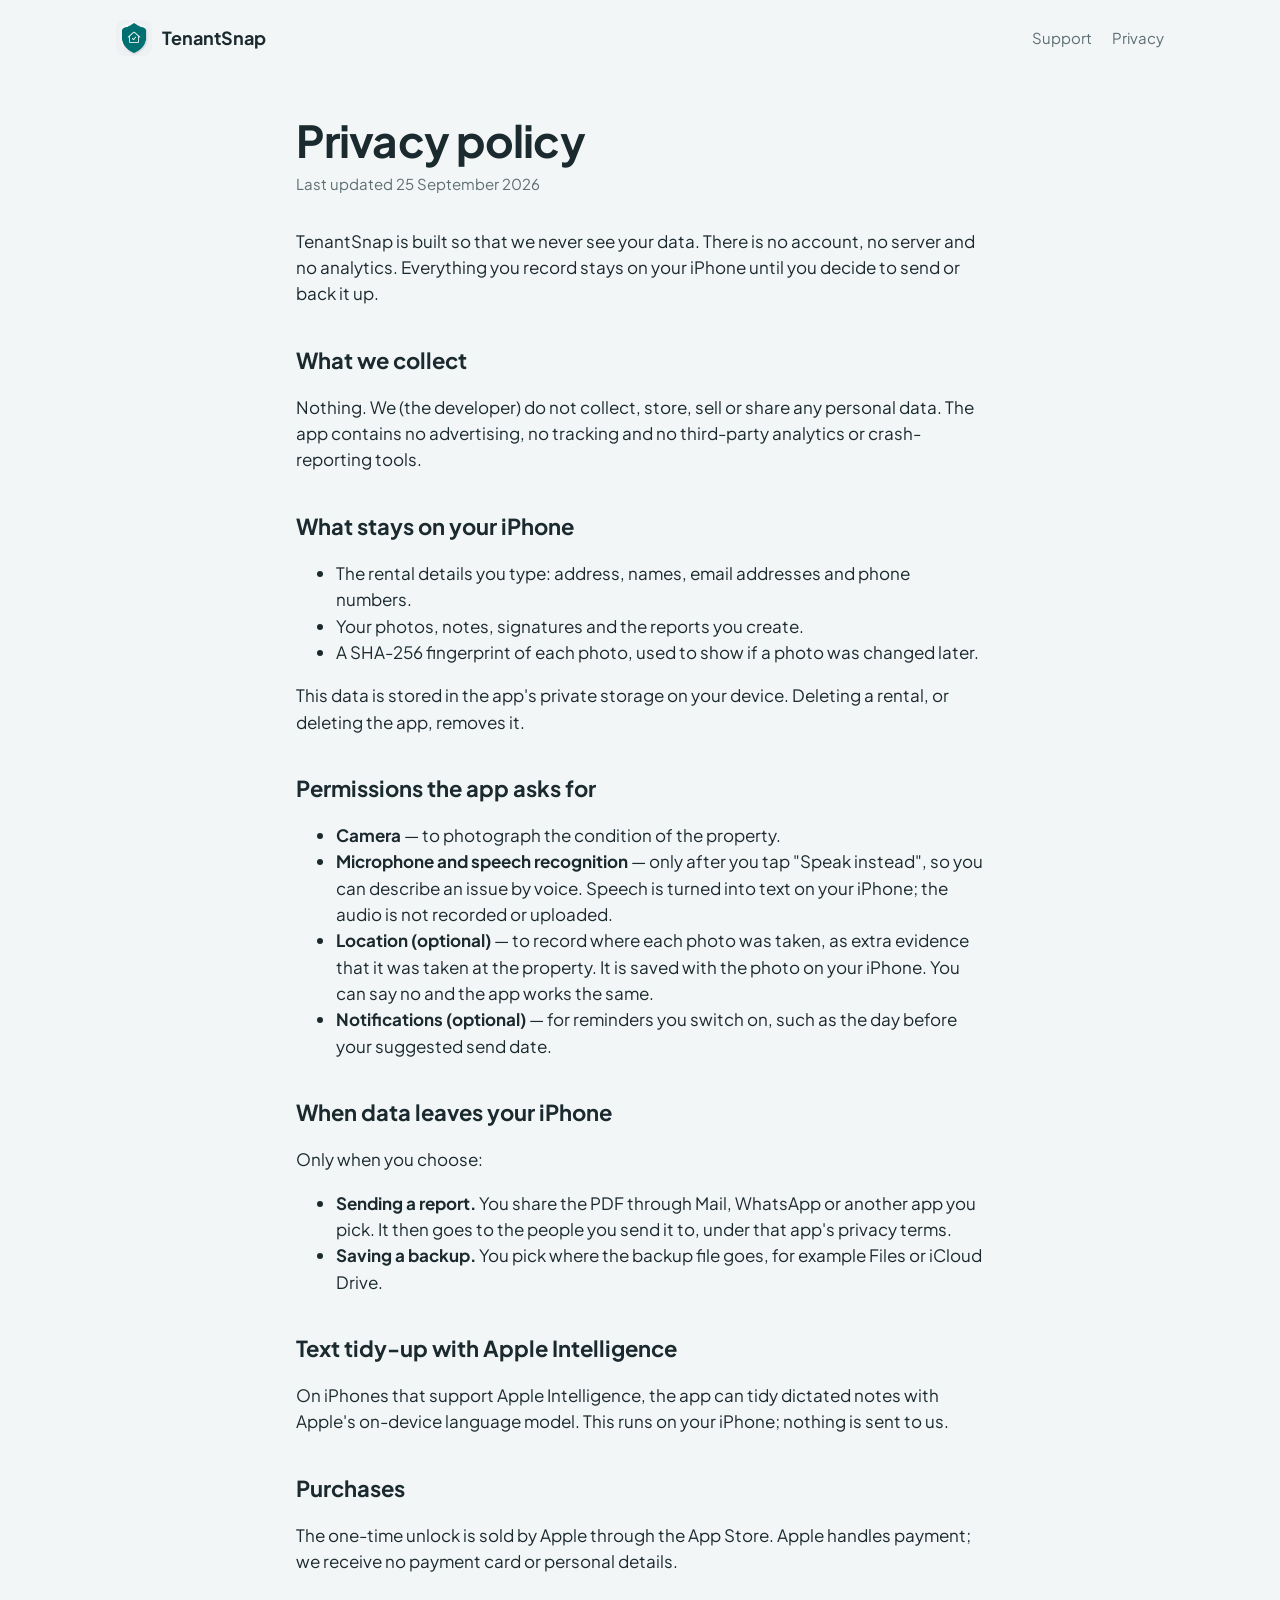
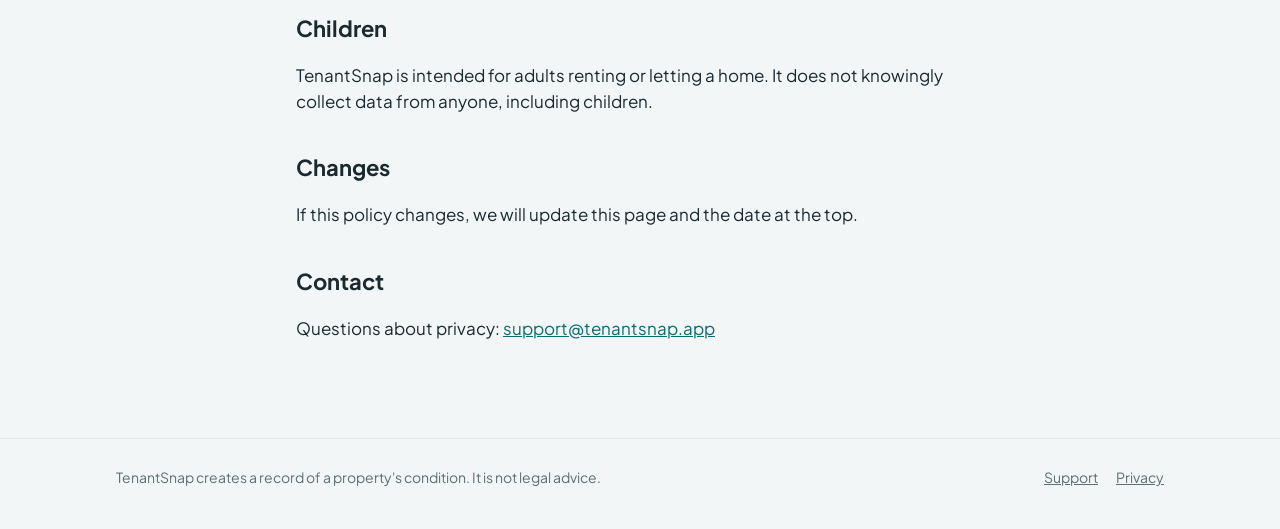
==== privacy.html @ f1d039d4 "Add files via upload" ====
<!doctype html>
<html lang="en">
<head>
  <meta charset="utf-8">
  <meta name="viewport" content="width=device-width, initial-scale=1">
  <title>Privacy policy — TenantSnap</title>
  <meta name="description" content="TenantSnap collects no personal data. Everything you record stays on your iPhone.">
  <link rel="icon" href="icon.png">
  <link rel="preconnect" href="https://fonts.googleapis.com">
  <link rel="preconnect" href="https://fonts.gstatic.com" crossorigin>
  <link href="https://fonts.googleapis.com/css2?family=Plus+Jakarta+Sans:wght@400;600;700;800&display=swap" rel="stylesheet">
  <link rel="stylesheet" href="style.css">
</head>
<body>
  <header class="site-header">
    <div class="wrap">
      <a class="brand" href="./"><img src="icon.png" alt="">TenantSnap</a>
      <nav class="site-nav" aria-label="Site">
        <a href="support.html">Support</a>
        <a href="privacy.html" aria-current="page">Privacy</a>
      </nav>
    </div>
  </header>

  <main class="doc">
    <h1>Privacy policy</h1>
    <p class="updated">Last updated 25 September 2026</p>

    <p>TenantSnap is built so that we never see your data. There is no account, no server and no analytics. Everything you record stays on your iPhone until you decide to send or back it up.</p>

    <h2>What we collect</h2>
    <p>Nothing. We (the developer) do not collect, store, sell or share any personal data. The app contains no advertising, no tracking and no third-party analytics or crash-reporting tools.</p>

    <h2>What stays on your iPhone</h2>
    <ul>
      <li>The rental details you type: address, names, email addresses and phone numbers.</li>
      <li>Your photos, notes, signatures and the reports you create.</li>
      <li>A SHA-256 fingerprint of each photo, used to show if a photo was changed later.</li>
    </ul>
    <p>This data is stored in the app's private storage on your device. Deleting a rental, or deleting the app, removes it.</p>

    <h2>Permissions the app asks for</h2>
    <ul>
      <li><strong>Camera</strong> — to photograph the condition of the property.</li>
      <li><strong>Microphone and speech recognition</strong> — only after you tap "Speak instead", so you can describe an issue by voice. Speech is turned into text on your iPhone; the audio is not recorded or uploaded.</li>
      <li><strong>Location (optional)</strong> — to record where each photo was taken, as extra evidence that it was taken at the property. It is saved with the photo on your iPhone. You can say no and the app works the same.</li>
      <li><strong>Notifications (optional)</strong> — for reminders you switch on, such as the day before your suggested send date.</li>
    </ul>

    <h2>When data leaves your iPhone</h2>
    <p>Only when you choose:</p>
    <ul>
      <li><strong>Sending a report.</strong> You share the PDF through Mail, WhatsApp or another app you pick. It then goes to the people you send it to, under that app's privacy terms.</li>
      <li><strong>Saving a backup.</strong> You pick where the backup file goes, for example Files or iCloud Drive.</li>
    </ul>

    <h2>Text tidy-up with Apple Intelligence</h2>
    <p>On iPhones that support Apple Intelligence, the app can tidy dictated notes with Apple's on-device language model. This runs on your iPhone; nothing is sent to us.</p>

    <h2>Purchases</h2>
    <p>The one-time unlock is sold by Apple through the App Store. Apple handles payment; we receive no payment card or personal details.</p>

    <h2>Children</h2>
    <p>TenantSnap is intended for adults renting or letting a home. It does not knowingly collect data from anyone, including children.</p>

    <h2>Changes</h2>
    <p>If this policy changes, we will update this page and the date at the top.</p>

    <h2>Contact</h2>
    <p>Questions about privacy: <a href="mailto:support@tenantsnap.app">support@tenantsnap.app</a></p>
  </main>

  <footer class="site-footer">
    <div class="wrap">
      <span>TenantSnap creates a record of a property's condition. It is not legal advice.</span>
      <nav aria-label="Footer">
        <a href="support.html">Support</a>
        <a href="privacy.html">Privacy</a>
      </nav>
    </div>
  </footer>
</body>
</html>
---- style.css ----
:root {
  --bg: #F3F6F7;
  --surface: #FFFFFF;
  --ink: #1B2A2F;
  --muted: #5E6E73;
  --teal: #0B7C7C;
  --teal-text: #0A6E6E;
  --tint: #DDF4F2;
  --ring: #2EC4C0;
  --line: #E3E9EB;
  --issue: #A8362B;
  --issue-bg: #FBE9E6;
  --radius-lg: 28px;
  --radius-sm: 14px;
}

* { box-sizing: border-box; }

html { -webkit-text-size-adjust: 100%; }

body {
  margin: 0;
  background: var(--bg);
  color: var(--ink);
  font-family: "Plus Jakarta Sans", system-ui, -apple-system, sans-serif;
  font-size: 17px;
  line-height: 1.55;
}

a { color: var(--teal-text); }
a:focus-visible, button:focus-visible { outline: 3px solid var(--ring); outline-offset: 3px; border-radius: 6px; }

.wrap { max-width: 1080px; margin: 0 auto; padding: 0 16px; }

/* Header */
.site-header { padding: 20px 0; }
.site-header .wrap { display: flex; align-items: center; justify-content: space-between; gap: 16px; }
.brand { display: flex; align-items: center; gap: 10px; text-decoration: none; color: var(--ink); font-weight: 700; font-size: 18px; }
.brand img { width: 36px; height: 36px; border-radius: 9px; }
.site-nav { display: flex; gap: 20px; font-size: 15px; }
.site-nav a { color: var(--muted); text-decoration: none; }
.site-nav a:hover { color: var(--ink); }

/* Hero */
.hero { padding: 40px 0 72px; }
.hero .wrap { display: grid; grid-template-columns: 1.1fr 0.9fr; gap: 56px; align-items: center; }
.hero h1 {
  font-size: clamp(38px, 6vw, 64px);
  line-height: 1.04;
  letter-spacing: -0.03em;
  font-weight: 800;
  margin: 0 0 20px;
  max-width: 13ch;
}
.hero p.lede { font-size: 19px; color: var(--muted); max-width: 34em; margin: 0 0 28px; }
.store-badge {
  display: inline-flex; align-items: center; gap: 10px;
  background: var(--ink); color: #fff; text-decoration: none;
  padding: 12px 20px; border-radius: 14px; font-weight: 600; font-size: 16px;
}
.store-badge svg { width: 20px; height: 20px; fill: currentColor; }
.price-note { margin: 14px 0 0; font-size: 14px; color: var(--muted); }

/* The room-walk card: the one memorable element */
.walk-card {
  background: var(--surface);
  border-radius: var(--radius-lg);
  padding: 24px;
  box-shadow: 10px 10px 30px rgba(150, 170, 178, 0.35), -8px -8px 24px rgba(255, 255, 255, 0.9);
}
.walk-head { display: flex; align-items: center; gap: 18px; margin-bottom: 18px; }
.ring { width: 92px; height: 92px; flex: none; }
.ring circle { fill: none; stroke-width: 9; }
.ring .track { stroke: var(--line); }
.ring .fill { stroke: var(--ring); stroke-linecap: round; transform: rotate(-90deg); transform-origin: 50% 50%;
  stroke-dasharray: 239; stroke-dashoffset: 239; animation: fill-ring 1.4s 0.3s cubic-bezier(.2,.7,.2,1) forwards; }
.ring text { font: 700 22px "Plus Jakarta Sans", sans-serif; fill: var(--ink); }
@keyframes fill-ring { to { stroke-dashoffset: 102; } }
.walk-head h2 { margin: 0; font-size: 20px; }
.walk-head p { margin: 2px 0 0; font-size: 14px; color: var(--muted); }
.shots { list-style: none; margin: 0; padding: 0; display: grid; gap: 8px; }
.shots li { display: flex; align-items: center; gap: 12px; padding: 10px 12px; border-radius: var(--radius-sm); background: var(--bg); font-size: 15px; }
.shots .tick { width: 22px; height: 22px; border-radius: 50%; flex: none; display: grid; place-items: center; font-size: 13px; font-weight: 700; }
.shots .done .tick { background: var(--teal); color: #fff; }
.shots .todo .tick { border: 2px solid var(--line); }
.shots .issue { background: var(--issue-bg); }
.shots .issue .tick { background: var(--issue); color: #fff; }
.shots .issue small { display: block; color: var(--issue); font-size: 13px; }
.shots .next { background: var(--tint); color: var(--teal-text); font-weight: 600; }

/* Sections */
section { padding: 64px 0; }
section h2 { font-size: clamp(28px, 4vw, 38px); letter-spacing: -0.02em; line-height: 1.15; margin: 0 0 12px; max-width: 22ch; }
section .intro { color: var(--muted); max-width: 38em; margin: 0 0 36px; }

.steps { list-style: none; counter-reset: step; margin: 0; padding: 0; display: grid; grid-template-columns: repeat(3, 1fr); gap: 32px; }
.steps li { counter-increment: step; }
.steps li::before {
  content: counter(step); display: grid; place-items: center;
  width: 40px; height: 40px; border-radius: 50%; background: var(--teal); color: #fff; font-weight: 700; margin-bottom: 14px;
}
.steps h3 { margin: 0 0 6px; font-size: 19px; }
.steps p { margin: 0; color: var(--muted); font-size: 16px; }

.report { background: var(--surface); }
.report .wrap { display: grid; grid-template-columns: 1fr 1fr; gap: 48px; align-items: start; }
.facts { margin: 0; padding: 0; list-style: none; display: grid; gap: 18px; }
.facts li { padding-left: 18px; border-left: 3px solid var(--ring); }
.facts strong { display: block; }
.facts span { color: var(--muted); font-size: 16px; }

.private { text-align: left; }
.private p { max-width: 38em; }

.price { padding-bottom: 88px; }
.price-box { background: var(--tint); border-radius: var(--radius-lg); padding: 32px; display: flex; flex-wrap: wrap; gap: 24px; align-items: center; justify-content: space-between; }
.price-box h2 { margin: 0 0 6px; }
.price-box p { margin: 0; color: var(--teal-text); }

/* Plain text pages */
.doc { max-width: 720px; padding: 24px 16px 80px; margin: 0 auto; }
.doc h1 { font-size: clamp(32px, 5vw, 44px); letter-spacing: -0.02em; line-height: 1.1; margin: 16px 0 8px; }
.doc .updated { color: var(--muted); margin: 0 0 32px; font-size: 15px; }
.doc h2 { font-size: 22px; margin: 36px 0 8px; }
.doc p, .doc li { max-width: 68ch; }
.doc details { background: var(--surface); border-radius: var(--radius-sm); padding: 14px 18px; margin: 10px 0; }
.doc summary { cursor: pointer; font-weight: 600; }
.doc details p { margin: 10px 0 0; }

/* Footer */
.site-footer { border-top: 1px solid var(--line); padding: 28px 0 40px; font-size: 14px; color: var(--muted); }
.site-footer .wrap { display: flex; flex-wrap: wrap; justify-content: space-between; gap: 12px; }
.site-footer nav { display: flex; gap: 18px; }
.site-footer a { color: var(--muted); }

@media (max-width: 820px) {
  .hero .wrap, .report .wrap { grid-template-columns: minmax(0, 1fr); gap: 36px; }
  .steps { grid-template-columns: 1fr; gap: 24px; }
  .site-nav { gap: 14px; }
  section { padding: 48px 0; }
}

@media (prefers-reduced-motion: reduce) {
  .ring .fill { animation: none; stroke-dashoffset: 102; }
}
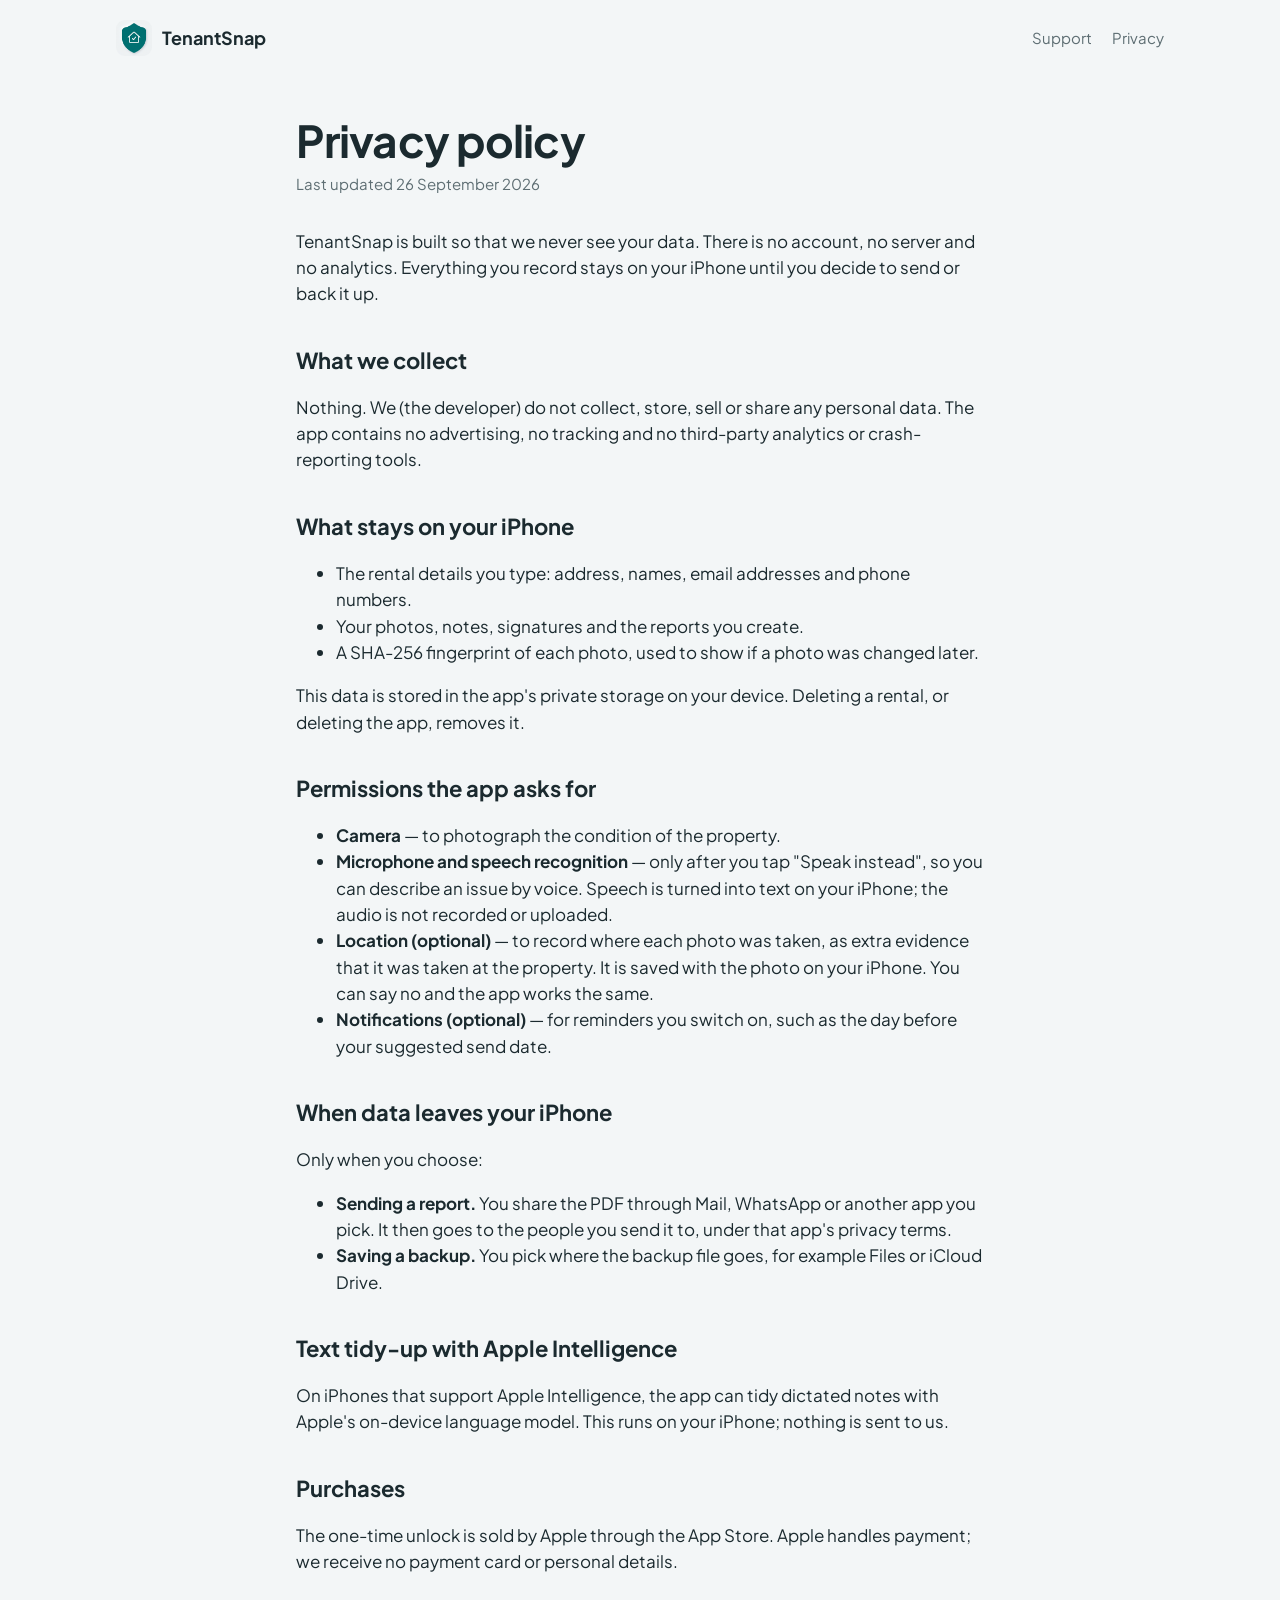
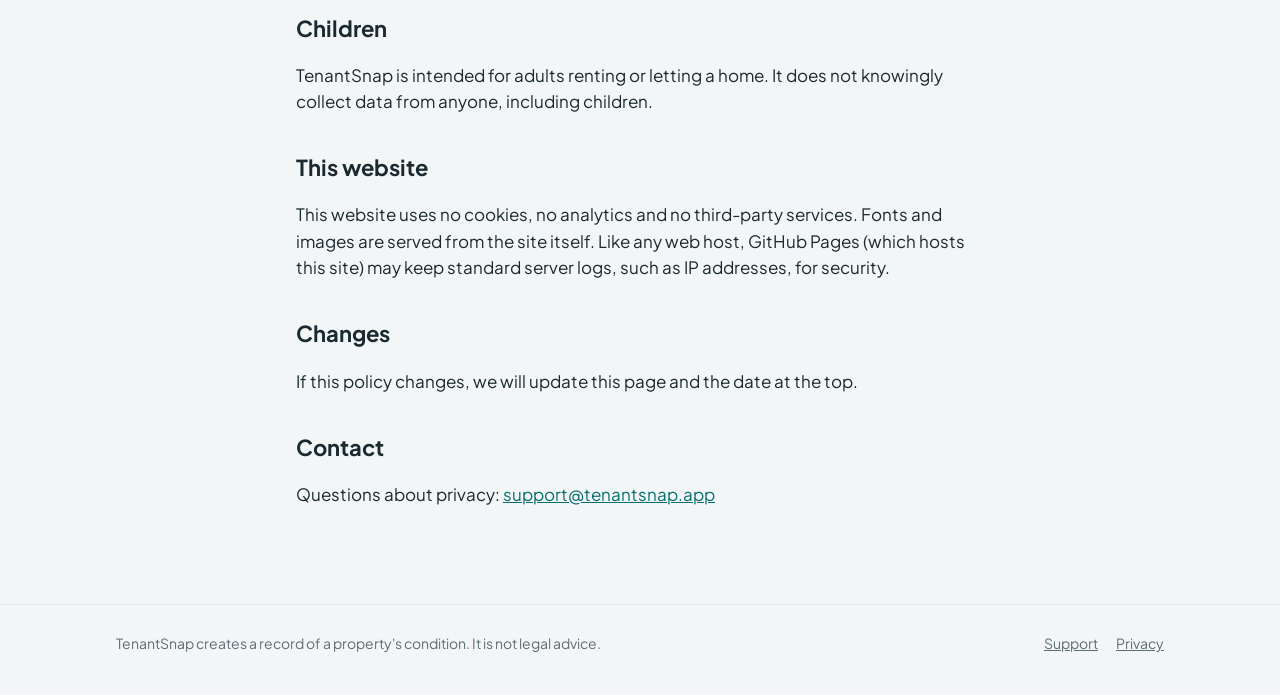
==== commit e9f436b7: "Self-host fonts, add website privacy section" ====
--- a/privacy.html
+++ b/privacy.html
@@ -6,9 +6,7 @@
   <title>Privacy policy — TenantSnap</title>
   <meta name="description" content="TenantSnap collects no personal data. Everything you record stays on your iPhone.">
   <link rel="icon" href="icon.png">
-  <link rel="preconnect" href="https://fonts.googleapis.com">
-  <link rel="preconnect" href="https://fonts.gstatic.com" crossorigin>
-  <link href="https://fonts.googleapis.com/css2?family=Plus+Jakarta+Sans:wght@400;600;700;800&display=swap" rel="stylesheet">
+  <link rel="preload" href="fonts/plus-jakarta-sans-400.woff2" as="font" type="font/woff2" crossorigin>
   <link rel="stylesheet" href="style.css">
 </head>
 <body>
@@ -24,7 +22,7 @@
 
   <main class="doc">
     <h1>Privacy policy</h1>
-    <p class="updated">Last updated 25 September 2026</p>
+    <p class="updated">Last updated 26 September 2026</p>
 
     <p>TenantSnap is built so that we never see your data. There is no account, no server and no analytics. Everything you record stays on your iPhone until you decide to send or back it up.</p>
 
@@ -63,6 +61,9 @@
     <h2>Children</h2>
     <p>TenantSnap is intended for adults renting or letting a home. It does not knowingly collect data from anyone, including children.</p>
 
+    <h2>This website</h2>
+    <p>This website uses no cookies, no analytics and no third-party services. Fonts and images are served from the site itself. Like any web host, GitHub Pages (which hosts this site) may keep standard server logs, such as IP addresses, for security.</p>
+
     <h2>Changes</h2>
     <p>If this policy changes, we will update this page and the date at the top.</p>
 
--- a/style.css
+++ b/style.css
@@ -13,6 +13,12 @@
   --radius-lg: 28px;
   --radius-sm: 14px;
 }
+
+/* Plus Jakarta Sans (OFL), self-hosted so the site makes no third-party requests */
+@font-face { font-family: "Plus Jakarta Sans"; font-weight: 400; font-display: swap; src: url("fonts/plus-jakarta-sans-400.woff2") format("woff2"); }
+@font-face { font-family: "Plus Jakarta Sans"; font-weight: 600; font-display: swap; src: url("fonts/plus-jakarta-sans-600.woff2") format("woff2"); }
+@font-face { font-family: "Plus Jakarta Sans"; font-weight: 700; font-display: swap; src: url("fonts/plus-jakarta-sans-700.woff2") format("woff2"); }
+@font-face { font-family: "Plus Jakarta Sans"; font-weight: 800; font-display: swap; src: url("fonts/plus-jakarta-sans-800.woff2") format("woff2"); }
 
 * { box-sizing: border-box; }
 
@@ -68,6 +74,7 @@
   padding: 24px;
   box-shadow: 10px 10px 30px rgba(150, 170, 178, 0.35), -8px -8px 24px rgba(255, 255, 255, 0.9);
 }
+.walk-photo { display: block; width: 100%; height: 130px; object-fit: cover; border-radius: 18px; margin-bottom: 18px; background: var(--tint); }
 .walk-head { display: flex; align-items: center; gap: 18px; margin-bottom: 18px; }
 .ring { width: 92px; height: 92px; flex: none; }
 .ring circle { fill: none; stroke-width: 9; }
@@ -99,12 +106,19 @@
   content: counter(step); display: grid; place-items: center;
   width: 40px; height: 40px; border-radius: 50%; background: var(--teal); color: #fff; font-weight: 700; margin-bottom: 14px;
 }
+.steps .screen { display: block; width: 100%; max-width: 280px; height: auto; border-radius: 22px; margin-bottom: 20px;
+  box-shadow: 8px 8px 24px rgba(150, 170, 178, 0.35); }
 .steps h3 { margin: 0 0 6px; font-size: 19px; }
 .steps p { margin: 0; color: var(--muted); font-size: 16px; }
 
 .report { background: var(--surface); }
 .report .wrap { display: grid; grid-template-columns: 1fr 1fr; gap: 48px; align-items: start; }
 .facts { margin: 0; padding: 0; list-style: none; display: grid; gap: 18px; }
+.pages { margin: 0; position: relative; padding-bottom: 28px; }
+.pages img { display: block; width: 88%; height: auto; border-radius: 10px; border: 1px solid var(--line);
+  box-shadow: 10px 10px 30px rgba(150, 170, 178, 0.35); background: #fff; }
+.pages img + img { width: 80%; margin: -18% 0 0 auto; position: relative; }
+.pages figcaption { margin-top: 12px; font-size: 13px; color: var(--muted); text-align: right; }
 .facts li { padding-left: 18px; border-left: 3px solid var(--ring); }
 .facts strong { display: block; }
 .facts span { color: var(--muted); font-size: 16px; }
@@ -135,7 +149,8 @@
 
 @media (max-width: 820px) {
   .hero .wrap, .report .wrap { grid-template-columns: minmax(0, 1fr); gap: 36px; }
-  .steps { grid-template-columns: 1fr; gap: 24px; }
+  .steps { grid-template-columns: 1fr; gap: 40px; }
+  .steps .screen { max-width: 240px; }
   .site-nav { gap: 14px; }
   section { padding: 48px 0; }
 }
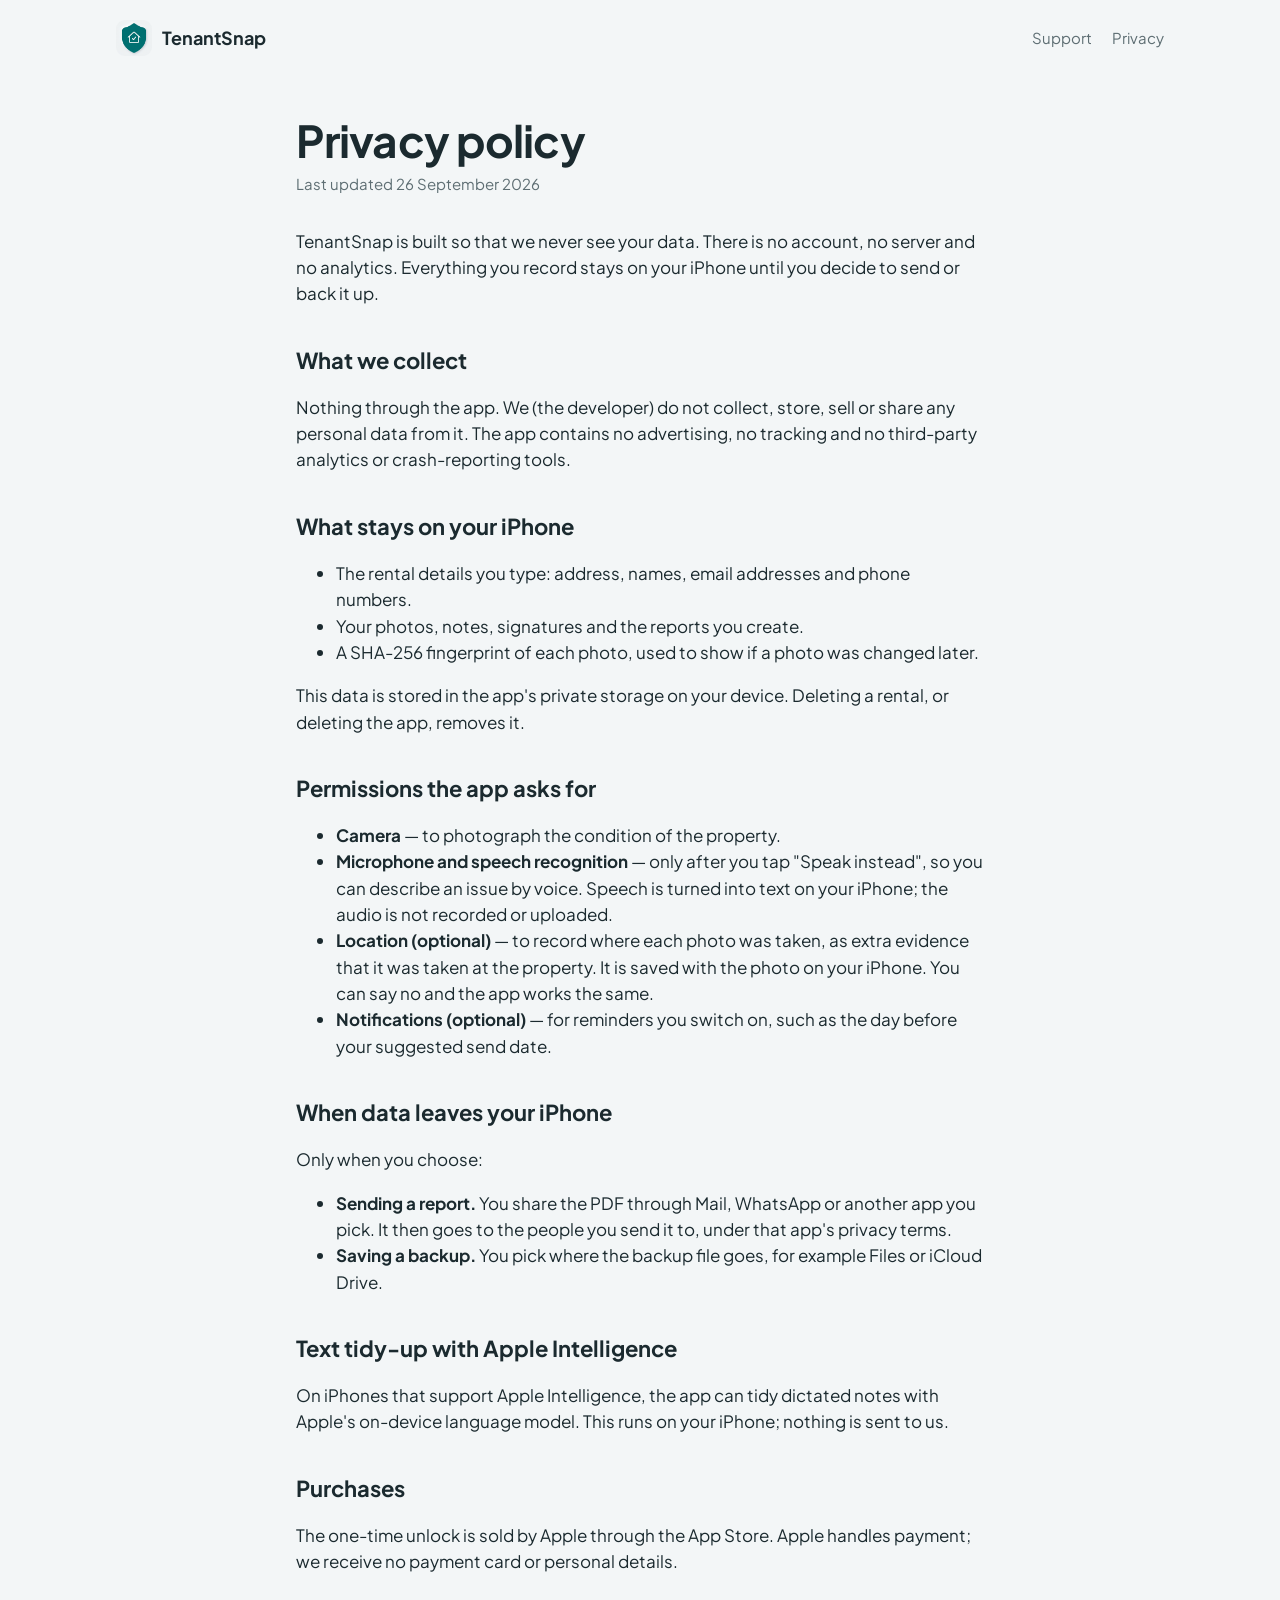
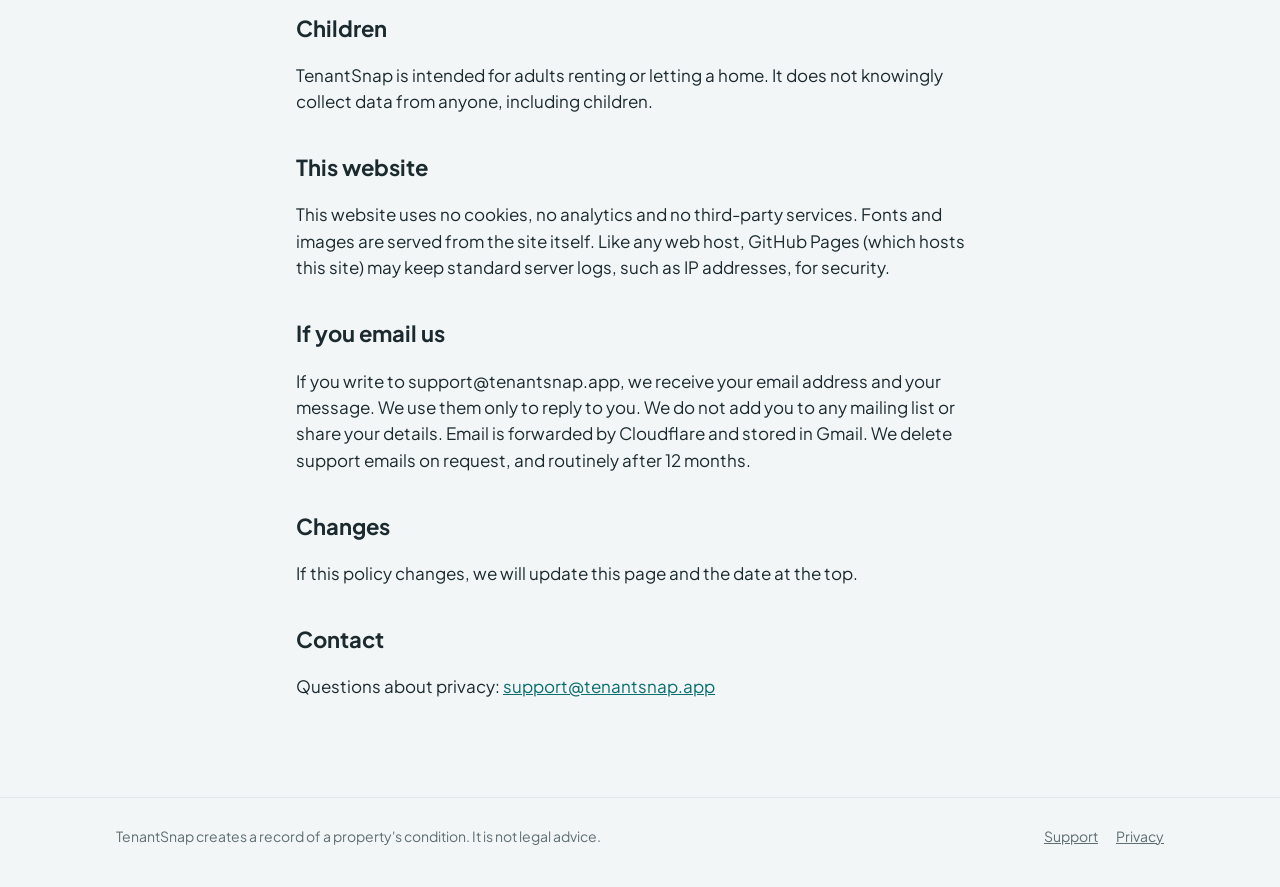
==== commit 91b235a9: "Add files via upload" ====
--- a/privacy.html
+++ b/privacy.html
@@ -27,7 +27,7 @@
     <p>TenantSnap is built so that we never see your data. There is no account, no server and no analytics. Everything you record stays on your iPhone until you decide to send or back it up.</p>
 
     <h2>What we collect</h2>
-    <p>Nothing. We (the developer) do not collect, store, sell or share any personal data. The app contains no advertising, no tracking and no third-party analytics or crash-reporting tools.</p>
+    <p>Nothing through the app. We (the developer) do not collect, store, sell or share any personal data from it. The app contains no advertising, no tracking and no third-party analytics or crash-reporting tools.</p>
 
     <h2>What stays on your iPhone</h2>
     <ul>
@@ -64,6 +64,9 @@
     <h2>This website</h2>
     <p>This website uses no cookies, no analytics and no third-party services. Fonts and images are served from the site itself. Like any web host, GitHub Pages (which hosts this site) may keep standard server logs, such as IP addresses, for security.</p>
 
+    <h2>If you email us</h2>
+    <p>If you write to support@tenantsnap.app, we receive your email address and your message. We use them only to reply to you. We do not add you to any mailing list or share your details. Email is forwarded by Cloudflare and stored in Gmail. We delete support emails on request, and routinely after 12 months.</p>
+
     <h2>Changes</h2>
     <p>If this policy changes, we will update this page and the date at the top.</p>
 
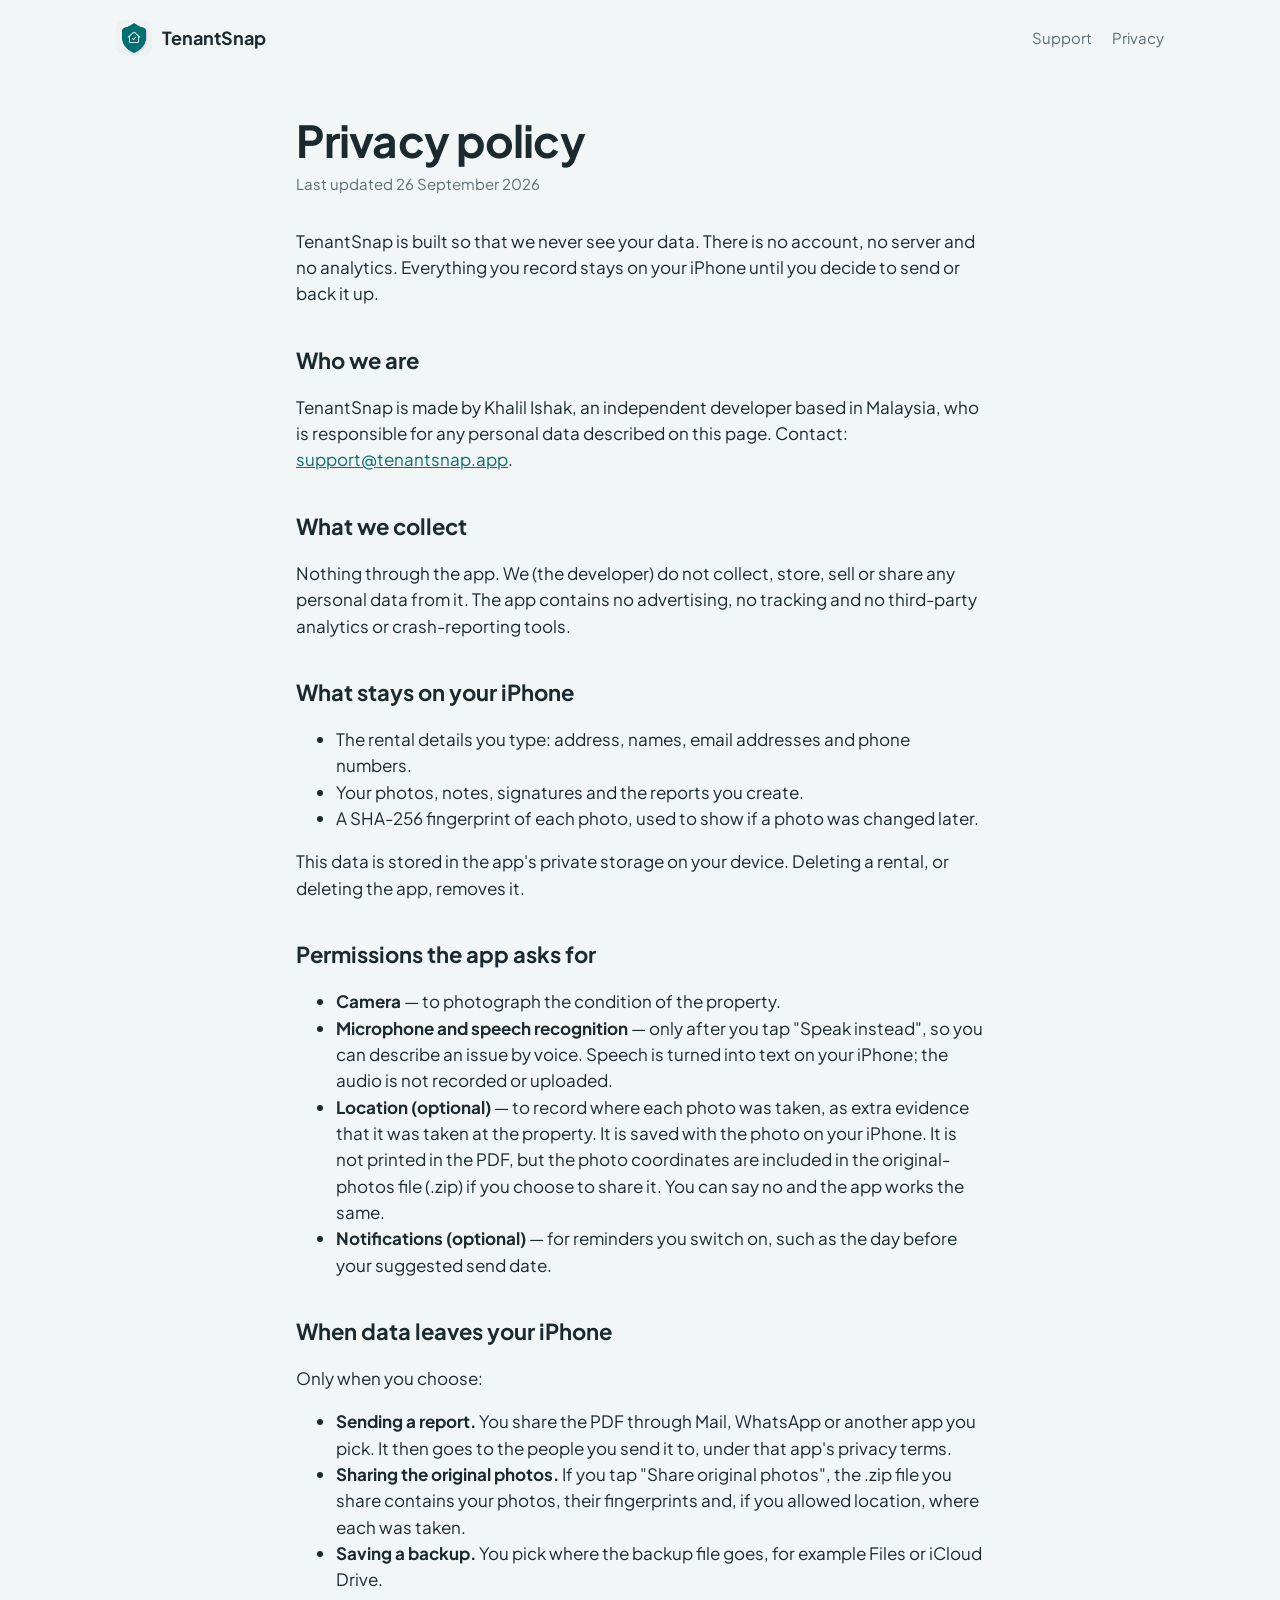
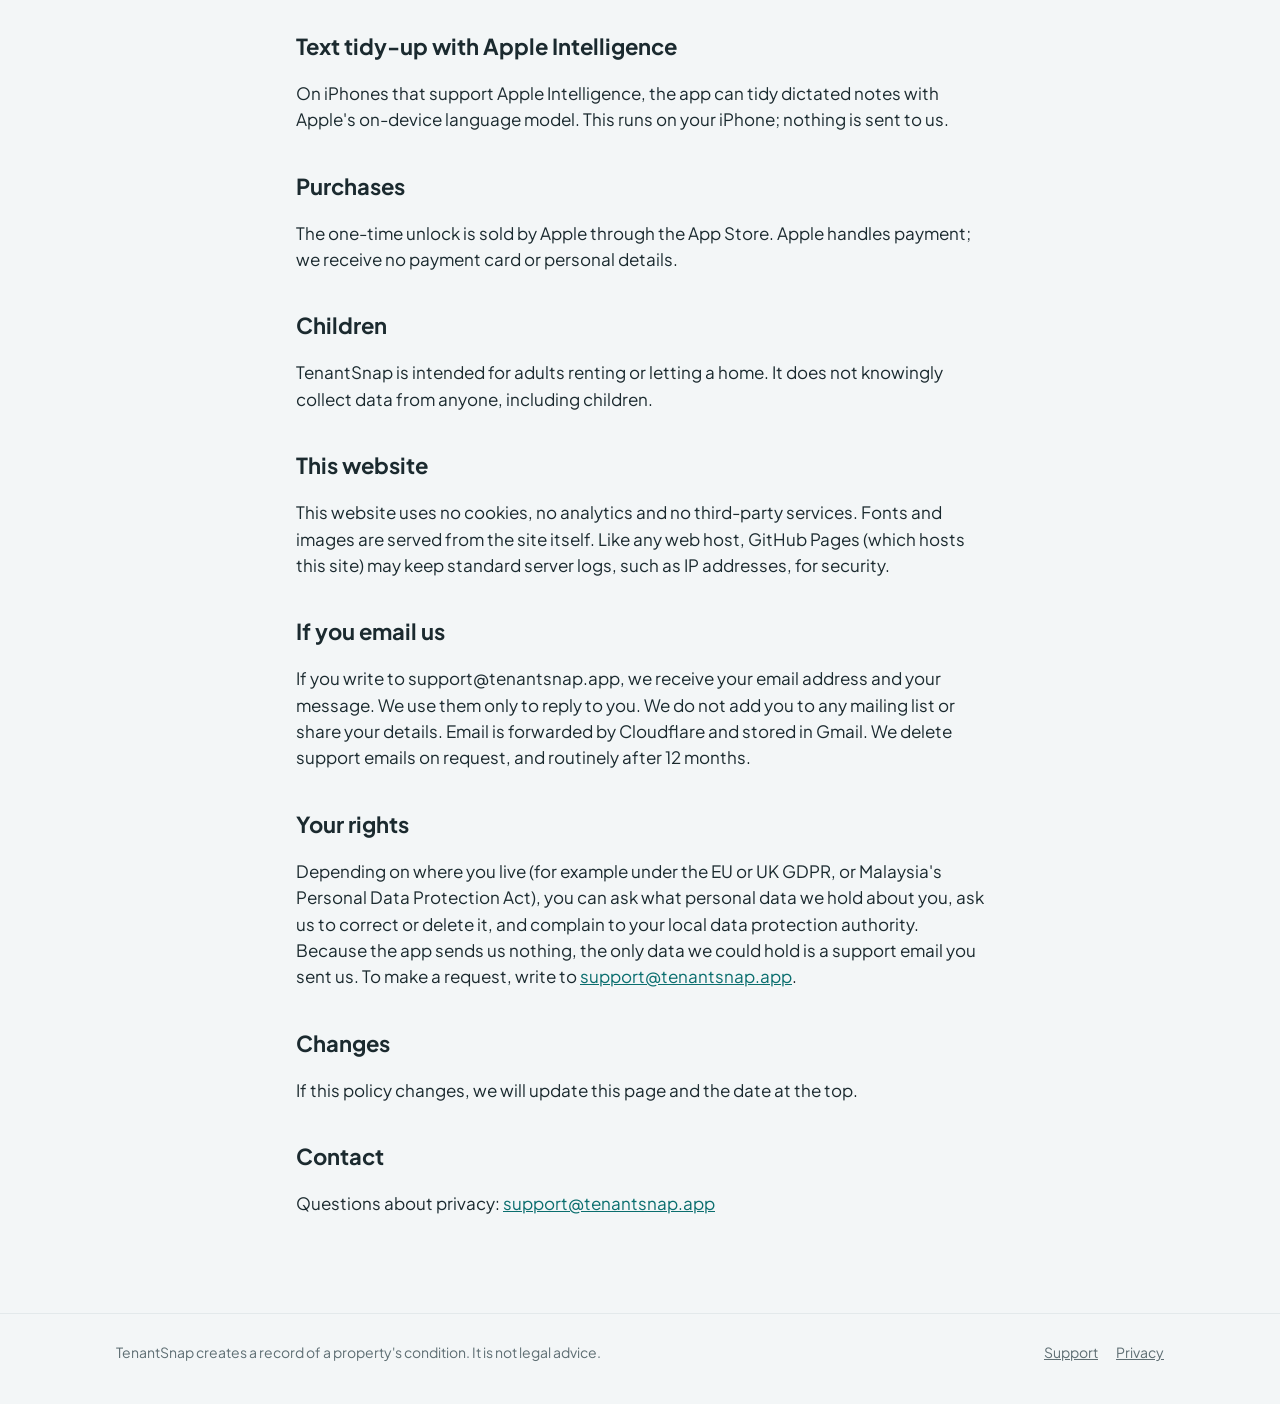
==== commit 4e298eb7: "Add files via upload" ====
--- a/privacy.html
+++ b/privacy.html
@@ -26,6 +26,9 @@
 
     <p>TenantSnap is built so that we never see your data. There is no account, no server and no analytics. Everything you record stays on your iPhone until you decide to send or back it up.</p>
 
+    <h2>Who we are</h2>
+    <p>TenantSnap is made by Khalil Ishak, an independent developer based in Malaysia, who is responsible for any personal data described on this page. Contact: <a href="mailto:support@tenantsnap.app">support@tenantsnap.app</a>.</p>
+
     <h2>What we collect</h2>
     <p>Nothing through the app. We (the developer) do not collect, store, sell or share any personal data from it. The app contains no advertising, no tracking and no third-party analytics or crash-reporting tools.</p>
 
@@ -41,7 +44,7 @@
     <ul>
       <li><strong>Camera</strong> — to photograph the condition of the property.</li>
       <li><strong>Microphone and speech recognition</strong> — only after you tap "Speak instead", so you can describe an issue by voice. Speech is turned into text on your iPhone; the audio is not recorded or uploaded.</li>
-      <li><strong>Location (optional)</strong> — to record where each photo was taken, as extra evidence that it was taken at the property. It is saved with the photo on your iPhone. You can say no and the app works the same.</li>
+      <li><strong>Location (optional)</strong> — to record where each photo was taken, as extra evidence that it was taken at the property. It is saved with the photo on your iPhone. It is not printed in the PDF, but the photo coordinates are included in the original-photos file (.zip) if you choose to share it. You can say no and the app works the same.</li>
       <li><strong>Notifications (optional)</strong> — for reminders you switch on, such as the day before your suggested send date.</li>
     </ul>
 
@@ -49,6 +52,7 @@
     <p>Only when you choose:</p>
     <ul>
       <li><strong>Sending a report.</strong> You share the PDF through Mail, WhatsApp or another app you pick. It then goes to the people you send it to, under that app's privacy terms.</li>
+      <li><strong>Sharing the original photos.</strong> If you tap "Share original photos", the .zip file you share contains your photos, their fingerprints and, if you allowed location, where each was taken.</li>
       <li><strong>Saving a backup.</strong> You pick where the backup file goes, for example Files or iCloud Drive.</li>
     </ul>
 
@@ -66,6 +70,9 @@
 
     <h2>If you email us</h2>
     <p>If you write to support@tenantsnap.app, we receive your email address and your message. We use them only to reply to you. We do not add you to any mailing list or share your details. Email is forwarded by Cloudflare and stored in Gmail. We delete support emails on request, and routinely after 12 months.</p>
+
+    <h2>Your rights</h2>
+    <p>Depending on where you live (for example under the EU or UK GDPR, or Malaysia's Personal Data Protection Act), you can ask what personal data we hold about you, ask us to correct or delete it, and complain to your local data protection authority. Because the app sends us nothing, the only data we could hold is a support email you sent us. To make a request, write to <a href="mailto:support@tenantsnap.app">support@tenantsnap.app</a>.</p>
 
     <h2>Changes</h2>
     <p>If this policy changes, we will update this page and the date at the top.</p>
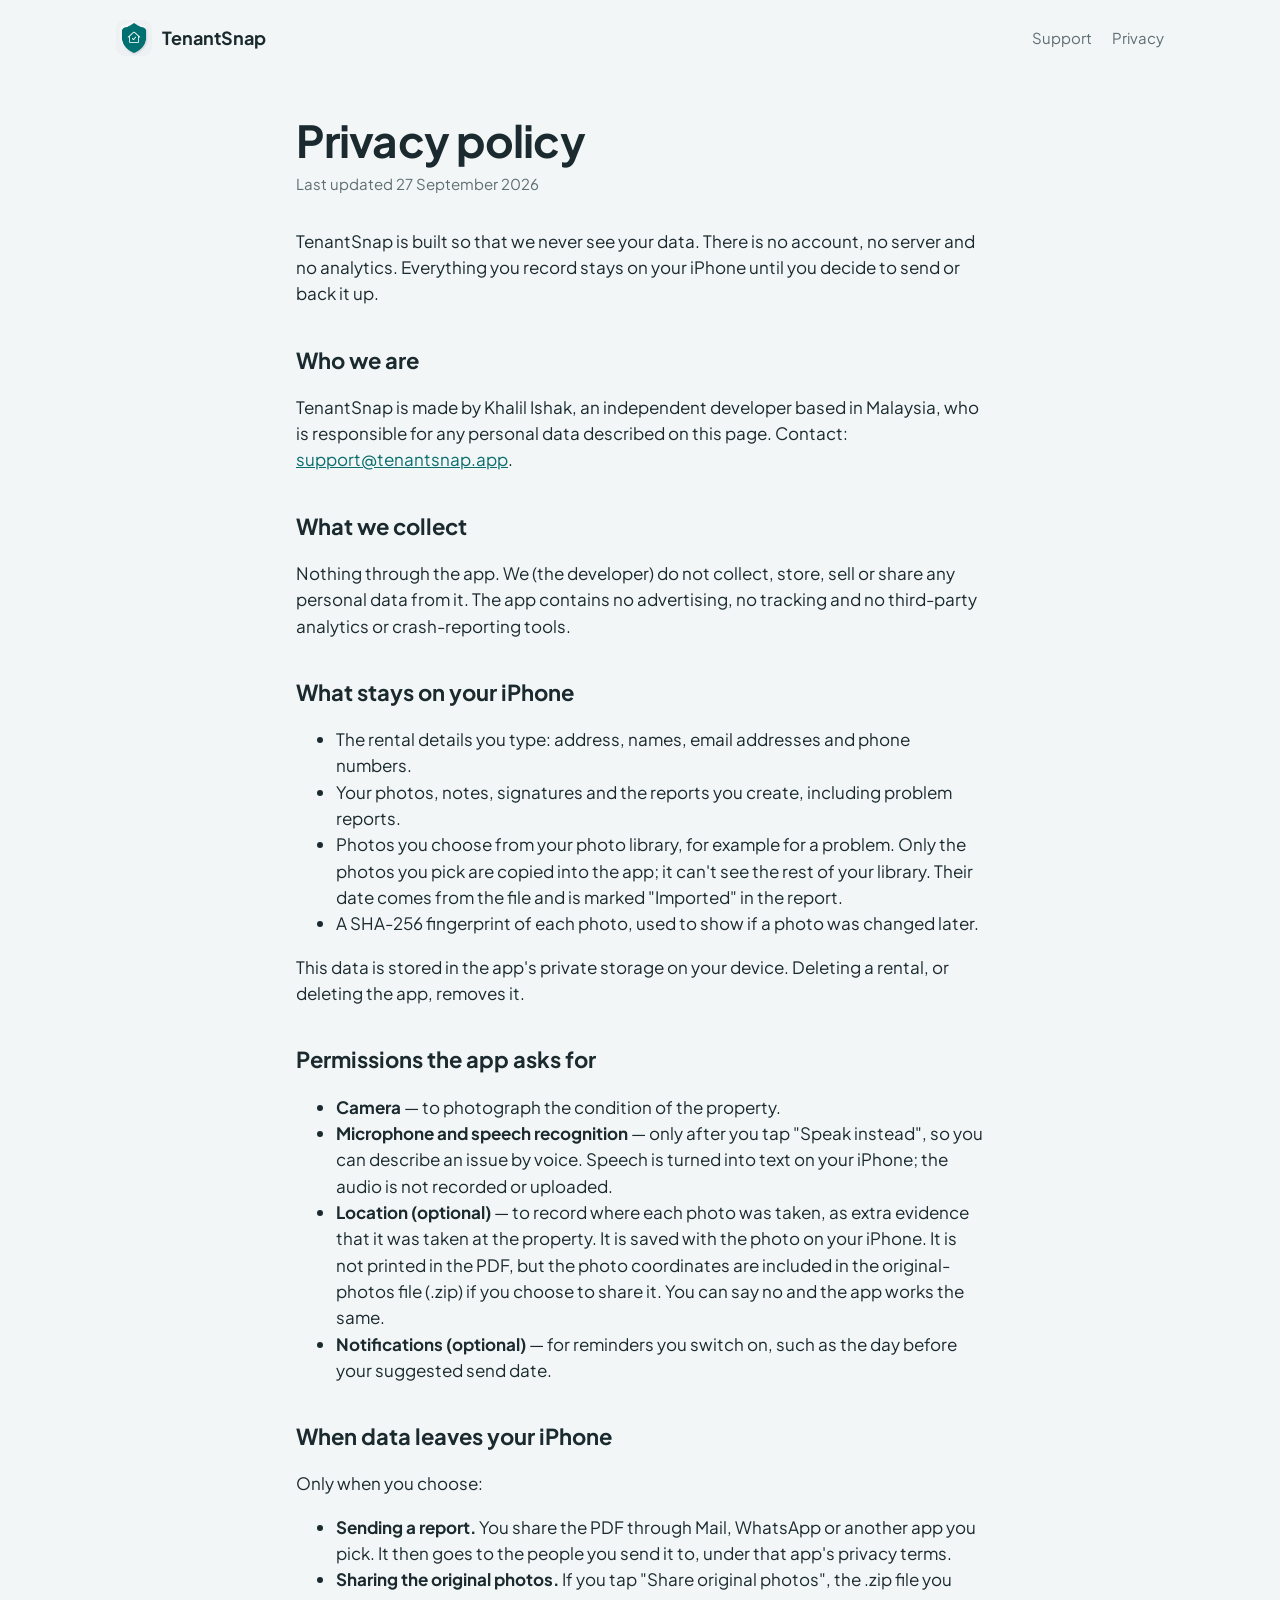
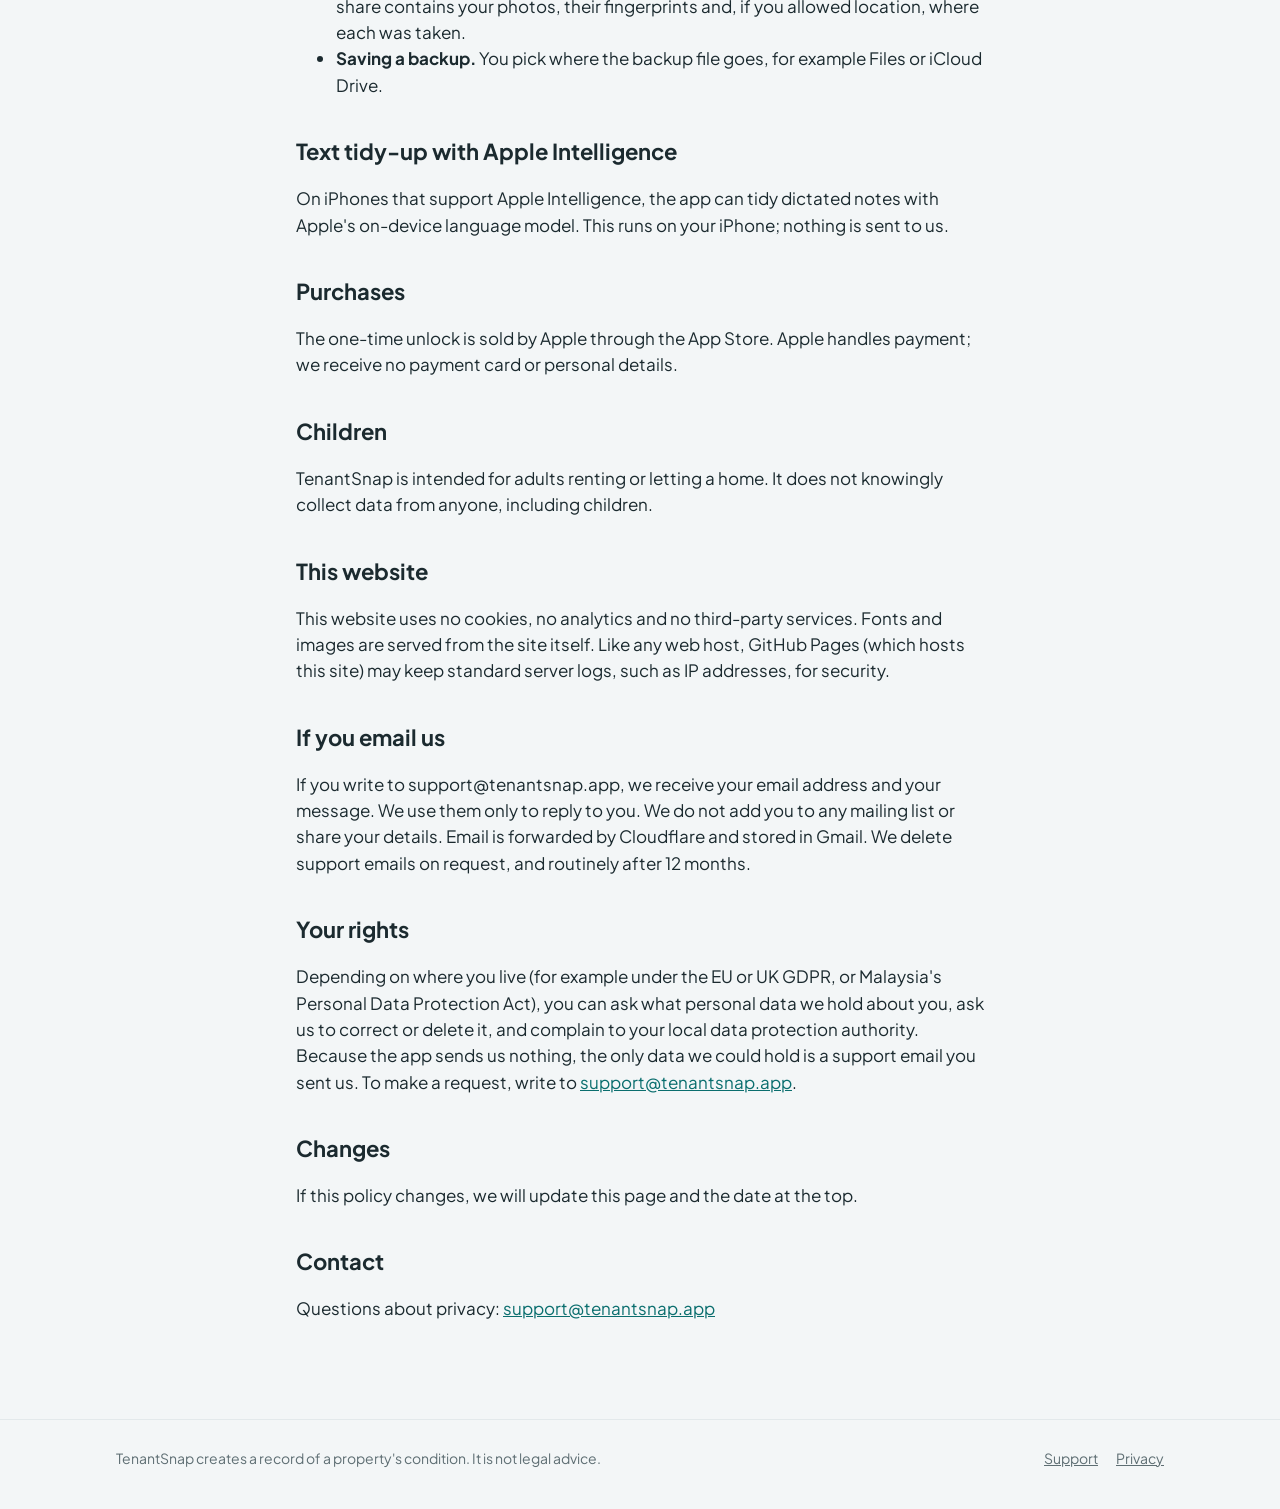
==== commit 7aa6aa07: "Add files via upload" ====
--- a/privacy.html
+++ b/privacy.html
@@ -22,7 +22,7 @@
 
   <main class="doc">
     <h1>Privacy policy</h1>
-    <p class="updated">Last updated 26 September 2026</p>
+    <p class="updated">Last updated 27 September 2026</p>
 
     <p>TenantSnap is built so that we never see your data. There is no account, no server and no analytics. Everything you record stays on your iPhone until you decide to send or back it up.</p>
 
@@ -35,7 +35,8 @@
     <h2>What stays on your iPhone</h2>
     <ul>
       <li>The rental details you type: address, names, email addresses and phone numbers.</li>
-      <li>Your photos, notes, signatures and the reports you create.</li>
+      <li>Your photos, notes, signatures and the reports you create, including problem reports.</li>
+      <li>Photos you choose from your photo library, for example for a problem. Only the photos you pick are copied into the app; it can't see the rest of your library. Their date comes from the file and is marked "Imported" in the report.</li>
       <li>A SHA-256 fingerprint of each photo, used to show if a photo was changed later.</li>
     </ul>
     <p>This data is stored in the app's private storage on your device. Deleting a rental, or deleting the app, removes it.</p>
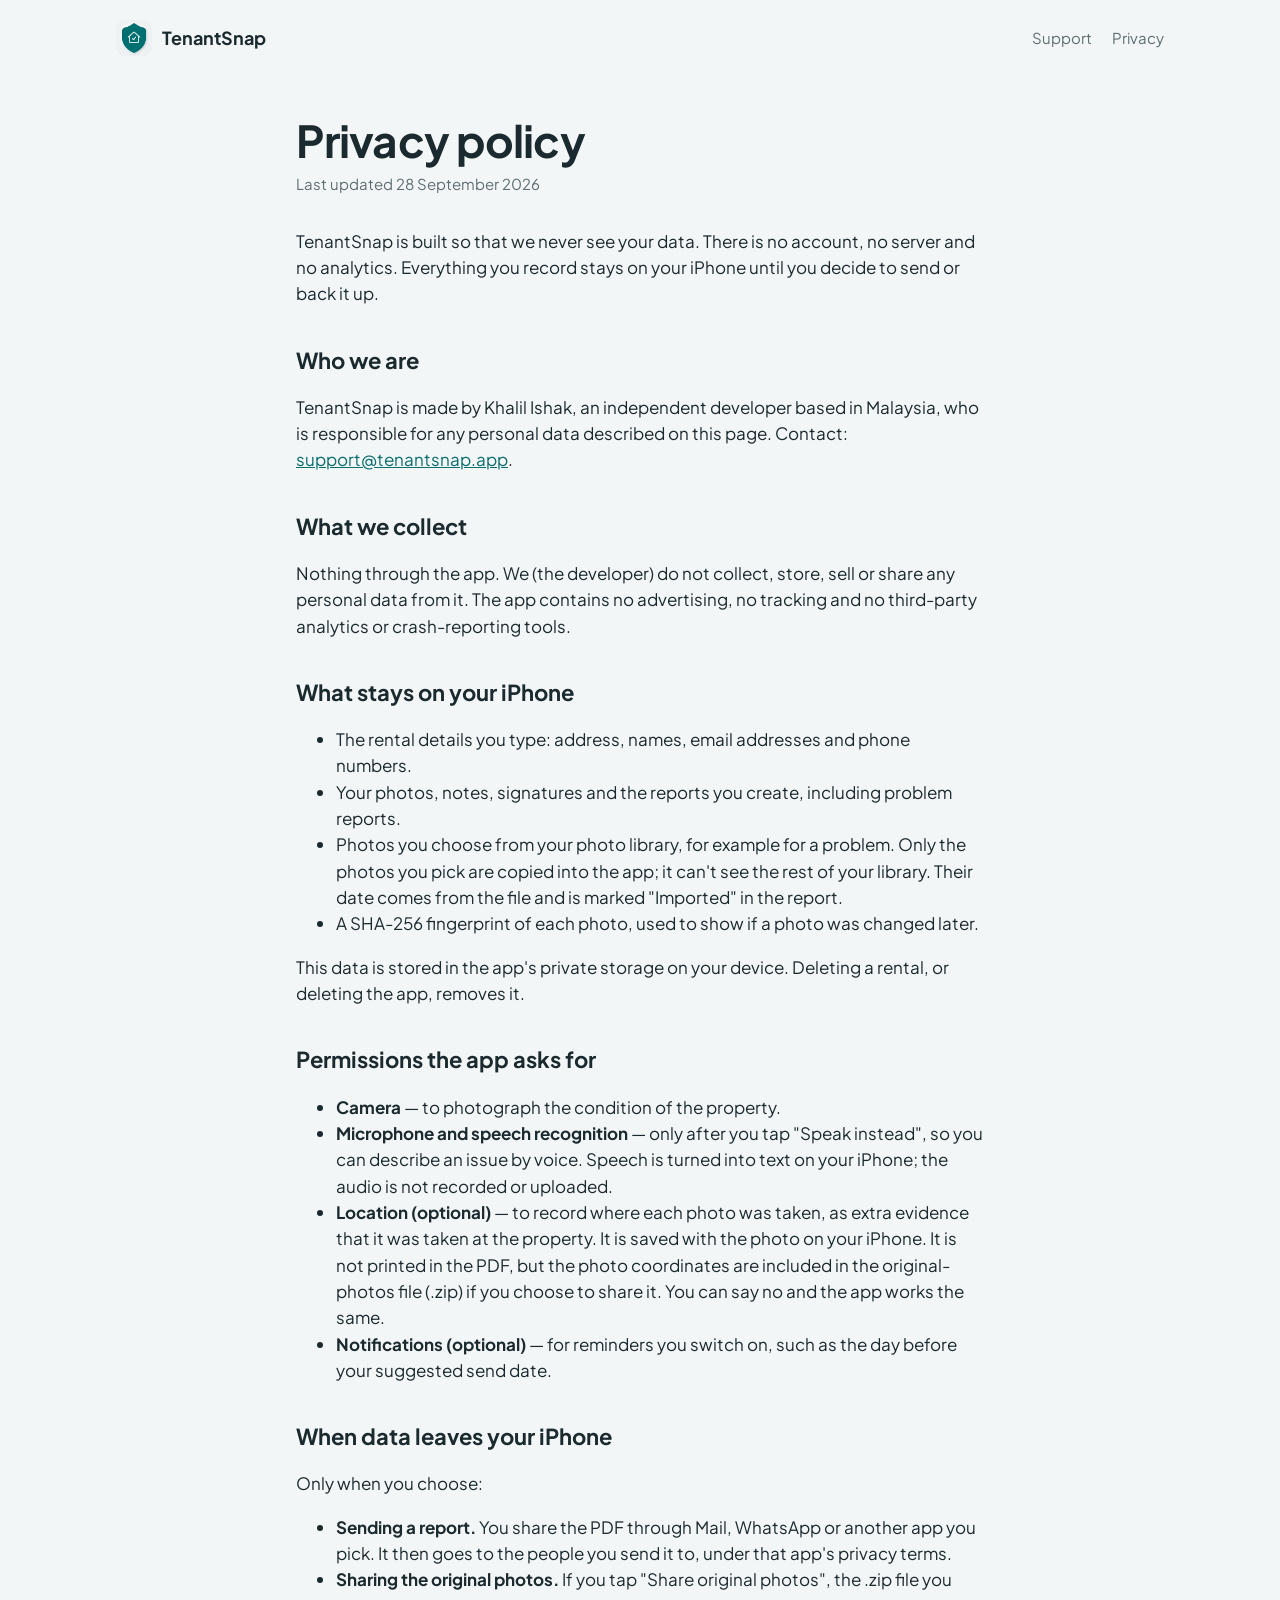
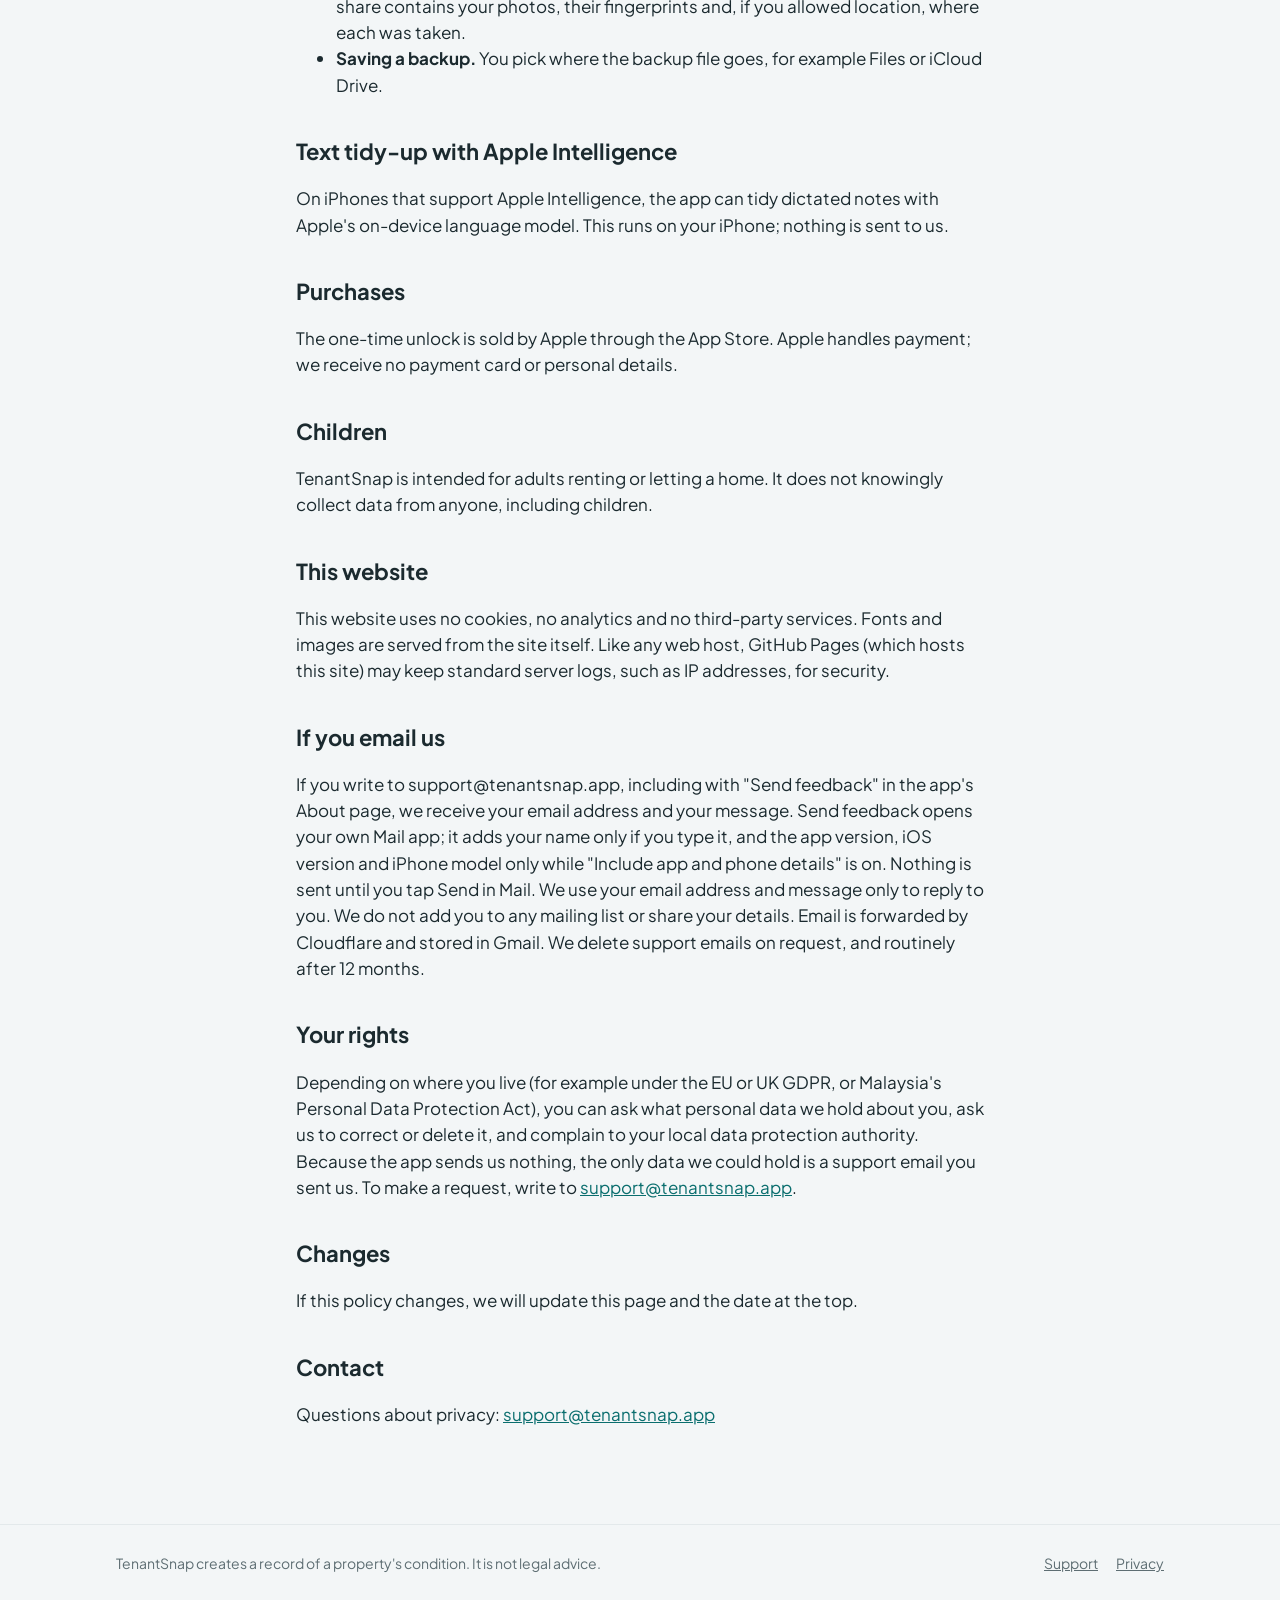
==== commit b56281e2: "Add files via upload" ====
--- a/privacy.html
+++ b/privacy.html
@@ -22,7 +22,7 @@
 
   <main class="doc">
     <h1>Privacy policy</h1>
-    <p class="updated">Last updated 27 September 2026</p>
+    <p class="updated">Last updated 28 September 2026</p>
 
     <p>TenantSnap is built so that we never see your data. There is no account, no server and no analytics. Everything you record stays on your iPhone until you decide to send or back it up.</p>
 
@@ -70,7 +70,7 @@
     <p>This website uses no cookies, no analytics and no third-party services. Fonts and images are served from the site itself. Like any web host, GitHub Pages (which hosts this site) may keep standard server logs, such as IP addresses, for security.</p>
 
     <h2>If you email us</h2>
-    <p>If you write to support@tenantsnap.app, we receive your email address and your message. We use them only to reply to you. We do not add you to any mailing list or share your details. Email is forwarded by Cloudflare and stored in Gmail. We delete support emails on request, and routinely after 12 months.</p>
+    <p>If you write to support@tenantsnap.app, including with "Send feedback" in the app's About page, we receive your email address and your message. Send feedback opens your own Mail app; it adds your name only if you type it, and the app version, iOS version and iPhone model only while "Include app and phone details" is on. Nothing is sent until you tap Send in Mail. We use your email address and message only to reply to you. We do not add you to any mailing list or share your details. Email is forwarded by Cloudflare and stored in Gmail. We delete support emails on request, and routinely after 12 months.</p>
 
     <h2>Your rights</h2>
     <p>Depending on where you live (for example under the EU or UK GDPR, or Malaysia's Personal Data Protection Act), you can ask what personal data we hold about you, ask us to correct or delete it, and complain to your local data protection authority. Because the app sends us nothing, the only data we could hold is a support email you sent us. To make a request, write to <a href="mailto:support@tenantsnap.app">support@tenantsnap.app</a>.</p>
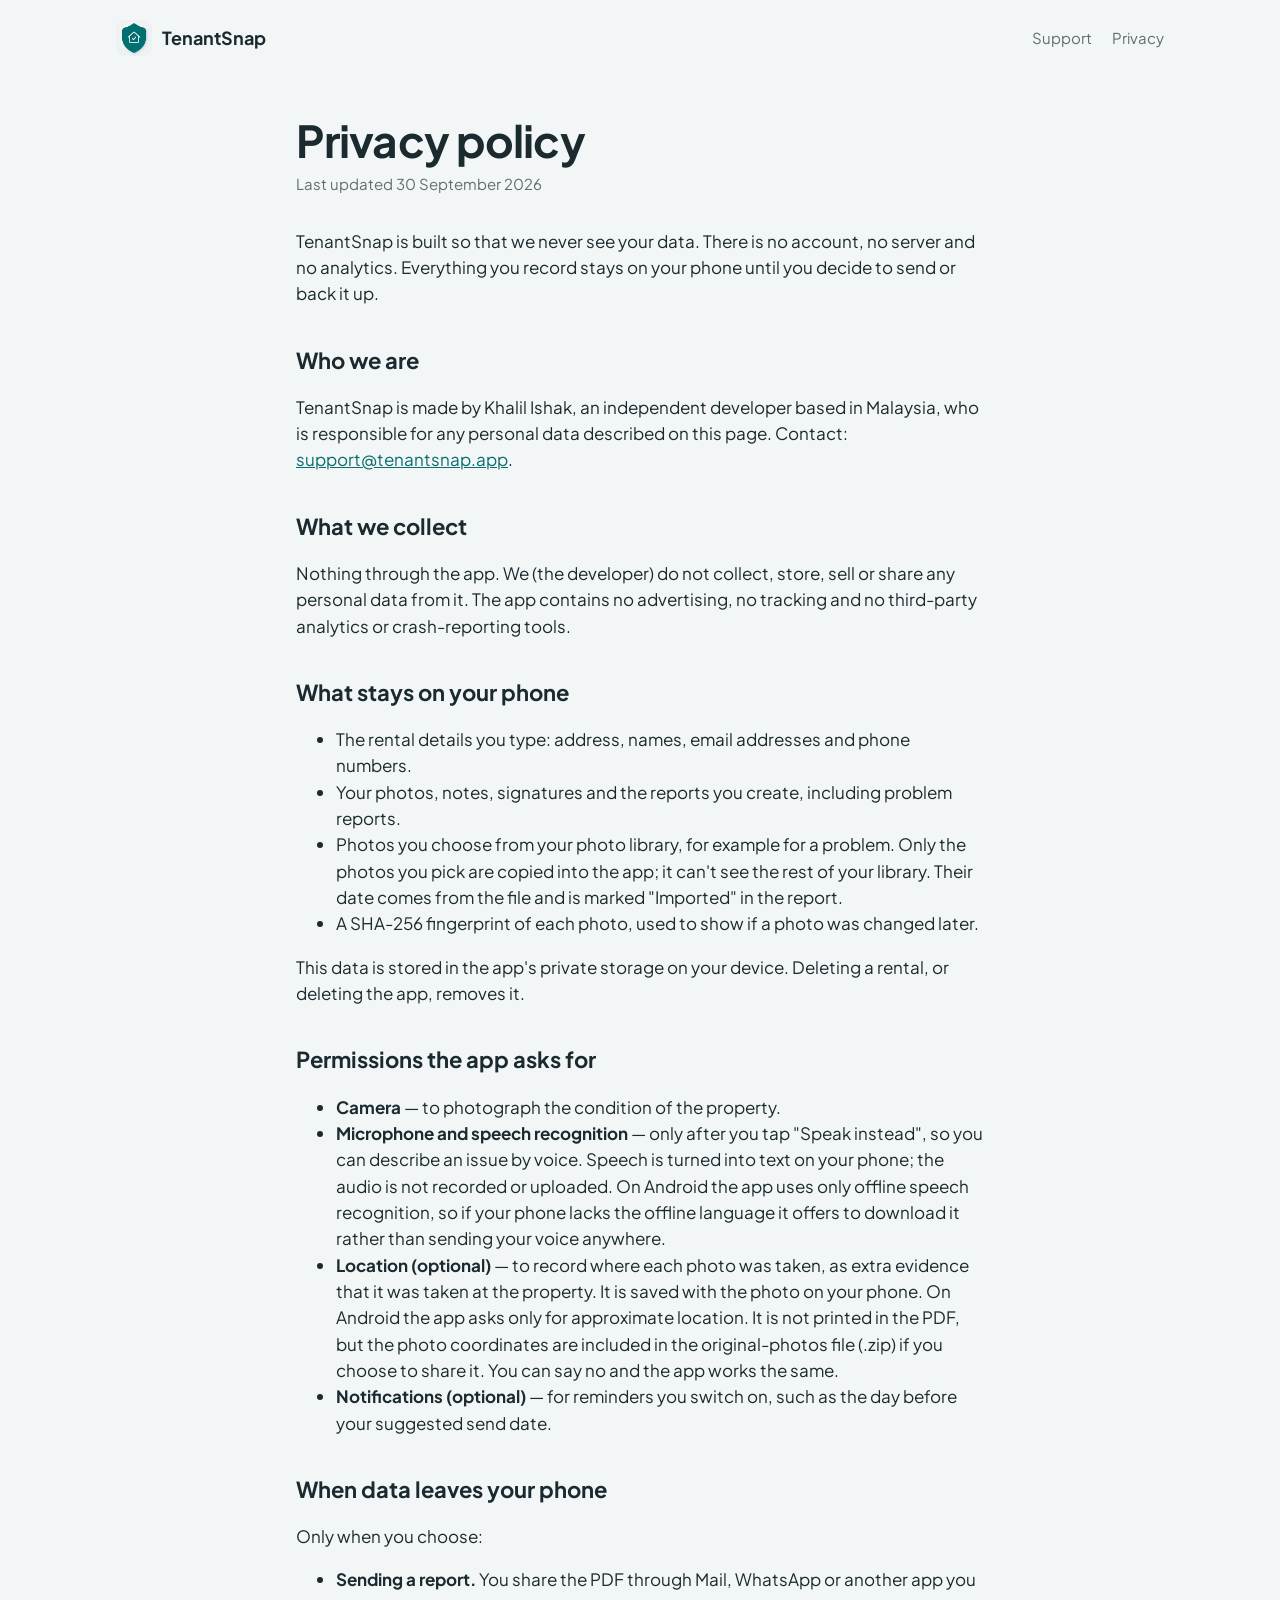
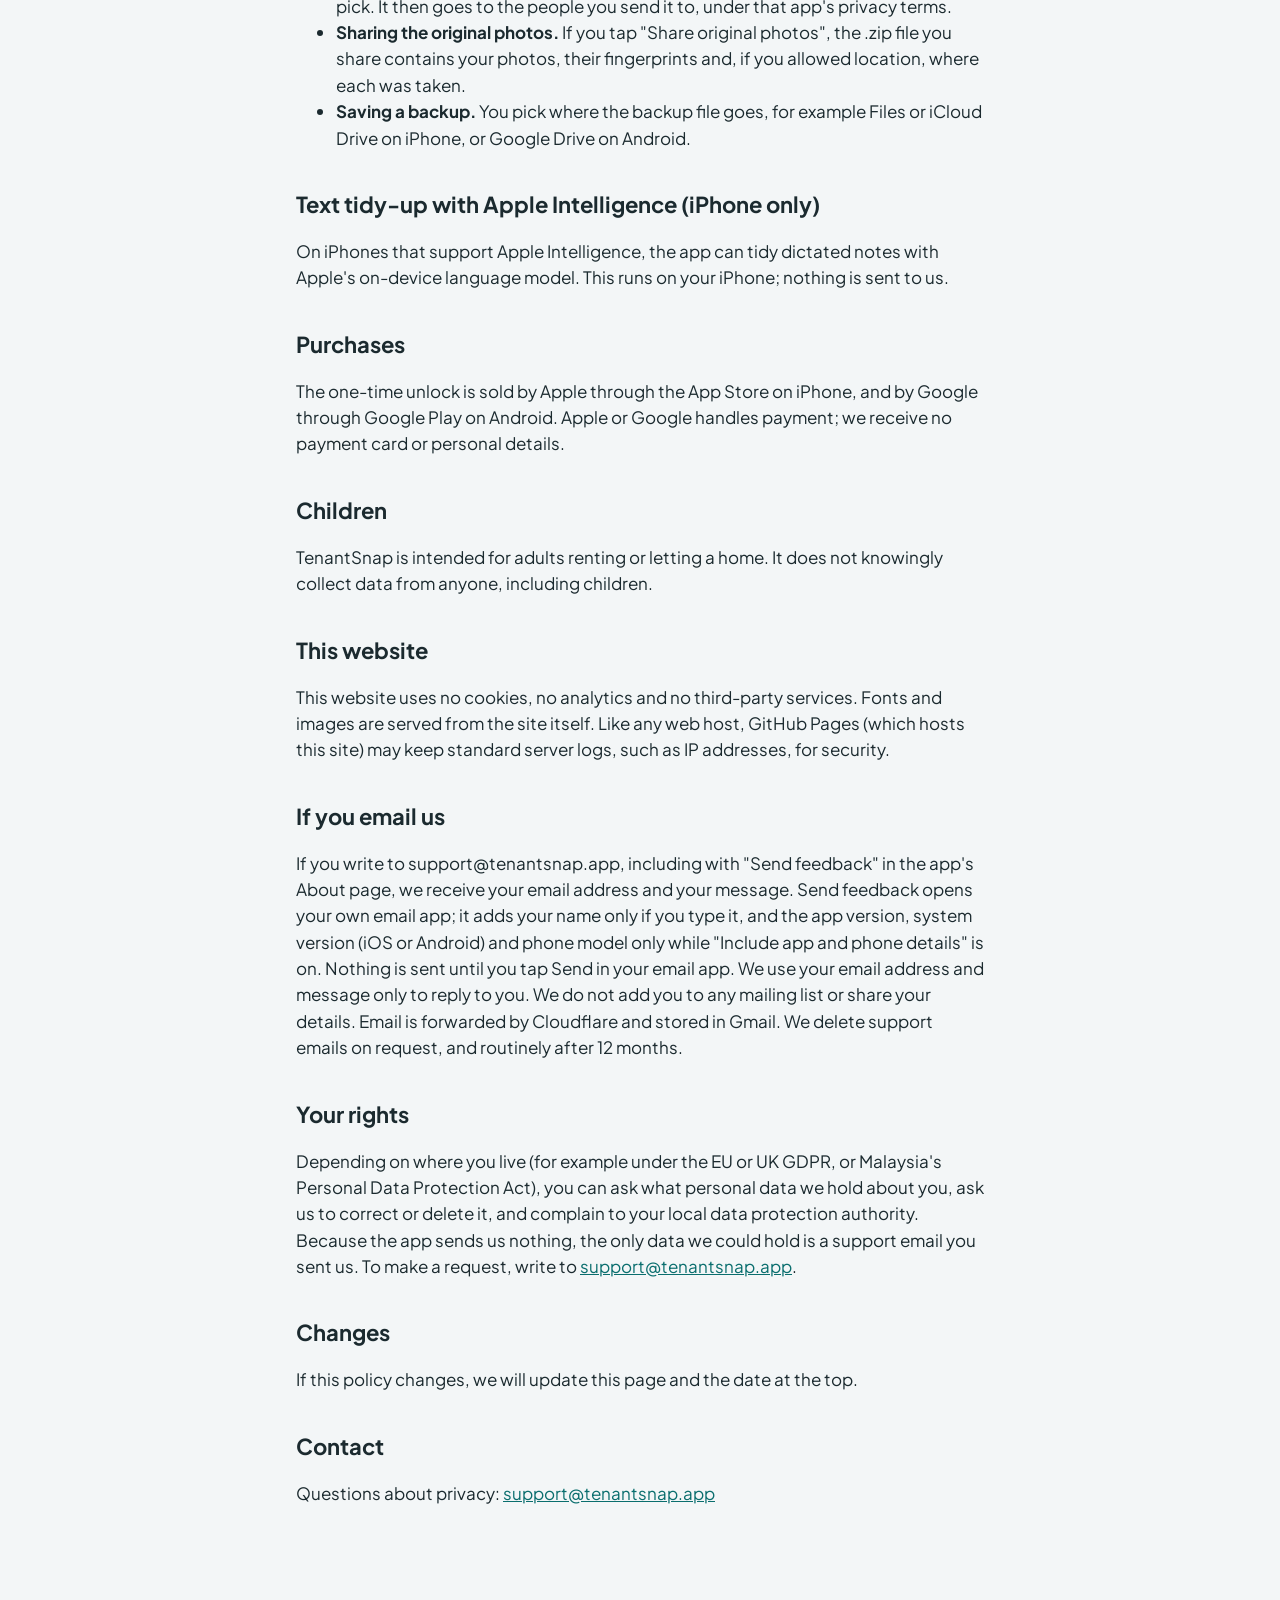
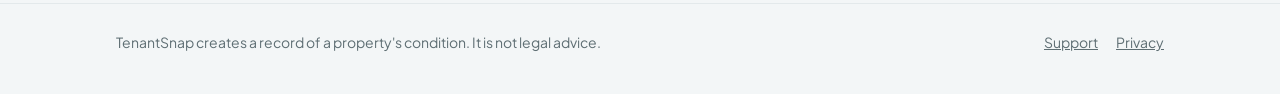
==== commit b1419946: "Add files via upload" ====
--- a/privacy.html
+++ b/privacy.html
@@ -4,7 +4,7 @@
   <meta charset="utf-8">
   <meta name="viewport" content="width=device-width, initial-scale=1">
   <title>Privacy policy — TenantSnap</title>
-  <meta name="description" content="TenantSnap collects no personal data. Everything you record stays on your iPhone.">
+  <meta name="description" content="TenantSnap collects no personal data. Everything you record stays on your phone.">
   <link rel="icon" href="icon.png">
   <link rel="preload" href="fonts/plus-jakarta-sans-400.woff2" as="font" type="font/woff2" crossorigin>
   <link rel="stylesheet" href="style.css">
@@ -22,9 +22,9 @@
 
   <main class="doc">
     <h1>Privacy policy</h1>
-    <p class="updated">Last updated 28 September 2026</p>
+    <p class="updated">Last updated 30 September 2026</p>
 
-    <p>TenantSnap is built so that we never see your data. There is no account, no server and no analytics. Everything you record stays on your iPhone until you decide to send or back it up.</p>
+    <p>TenantSnap is built so that we never see your data. There is no account, no server and no analytics. Everything you record stays on your phone until you decide to send or back it up.</p>
 
     <h2>Who we are</h2>
     <p>TenantSnap is made by Khalil Ishak, an independent developer based in Malaysia, who is responsible for any personal data described on this page. Contact: <a href="mailto:support@tenantsnap.app">support@tenantsnap.app</a>.</p>
@@ -32,7 +32,7 @@
     <h2>What we collect</h2>
     <p>Nothing through the app. We (the developer) do not collect, store, sell or share any personal data from it. The app contains no advertising, no tracking and no third-party analytics or crash-reporting tools.</p>
 
-    <h2>What stays on your iPhone</h2>
+    <h2>What stays on your phone</h2>
     <ul>
       <li>The rental details you type: address, names, email addresses and phone numbers.</li>
       <li>Your photos, notes, signatures and the reports you create, including problem reports.</li>
@@ -44,24 +44,24 @@
     <h2>Permissions the app asks for</h2>
     <ul>
       <li><strong>Camera</strong> — to photograph the condition of the property.</li>
-      <li><strong>Microphone and speech recognition</strong> — only after you tap "Speak instead", so you can describe an issue by voice. Speech is turned into text on your iPhone; the audio is not recorded or uploaded.</li>
-      <li><strong>Location (optional)</strong> — to record where each photo was taken, as extra evidence that it was taken at the property. It is saved with the photo on your iPhone. It is not printed in the PDF, but the photo coordinates are included in the original-photos file (.zip) if you choose to share it. You can say no and the app works the same.</li>
+      <li><strong>Microphone and speech recognition</strong> — only after you tap "Speak instead", so you can describe an issue by voice. Speech is turned into text on your phone; the audio is not recorded or uploaded. On Android the app uses only offline speech recognition, so if your phone lacks the offline language it offers to download it rather than sending your voice anywhere.</li>
+      <li><strong>Location (optional)</strong> — to record where each photo was taken, as extra evidence that it was taken at the property. It is saved with the photo on your phone. On Android the app asks only for approximate location. It is not printed in the PDF, but the photo coordinates are included in the original-photos file (.zip) if you choose to share it. You can say no and the app works the same.</li>
       <li><strong>Notifications (optional)</strong> — for reminders you switch on, such as the day before your suggested send date.</li>
     </ul>
 
-    <h2>When data leaves your iPhone</h2>
+    <h2>When data leaves your phone</h2>
     <p>Only when you choose:</p>
     <ul>
       <li><strong>Sending a report.</strong> You share the PDF through Mail, WhatsApp or another app you pick. It then goes to the people you send it to, under that app's privacy terms.</li>
       <li><strong>Sharing the original photos.</strong> If you tap "Share original photos", the .zip file you share contains your photos, their fingerprints and, if you allowed location, where each was taken.</li>
-      <li><strong>Saving a backup.</strong> You pick where the backup file goes, for example Files or iCloud Drive.</li>
+      <li><strong>Saving a backup.</strong> You pick where the backup file goes, for example Files or iCloud Drive on iPhone, or Google Drive on Android.</li>
     </ul>
 
-    <h2>Text tidy-up with Apple Intelligence</h2>
+    <h2>Text tidy-up with Apple Intelligence (iPhone only)</h2>
     <p>On iPhones that support Apple Intelligence, the app can tidy dictated notes with Apple's on-device language model. This runs on your iPhone; nothing is sent to us.</p>
 
     <h2>Purchases</h2>
-    <p>The one-time unlock is sold by Apple through the App Store. Apple handles payment; we receive no payment card or personal details.</p>
+    <p>The one-time unlock is sold by Apple through the App Store on iPhone, and by Google through Google Play on Android. Apple or Google handles payment; we receive no payment card or personal details.</p>
 
     <h2>Children</h2>
     <p>TenantSnap is intended for adults renting or letting a home. It does not knowingly collect data from anyone, including children.</p>
@@ -70,7 +70,7 @@
     <p>This website uses no cookies, no analytics and no third-party services. Fonts and images are served from the site itself. Like any web host, GitHub Pages (which hosts this site) may keep standard server logs, such as IP addresses, for security.</p>
 
     <h2>If you email us</h2>
-    <p>If you write to support@tenantsnap.app, including with "Send feedback" in the app's About page, we receive your email address and your message. Send feedback opens your own Mail app; it adds your name only if you type it, and the app version, iOS version and iPhone model only while "Include app and phone details" is on. Nothing is sent until you tap Send in Mail. We use your email address and message only to reply to you. We do not add you to any mailing list or share your details. Email is forwarded by Cloudflare and stored in Gmail. We delete support emails on request, and routinely after 12 months.</p>
+    <p>If you write to support@tenantsnap.app, including with "Send feedback" in the app's About page, we receive your email address and your message. Send feedback opens your own email app; it adds your name only if you type it, and the app version, system version (iOS or Android) and phone model only while "Include app and phone details" is on. Nothing is sent until you tap Send in your email app. We use your email address and message only to reply to you. We do not add you to any mailing list or share your details. Email is forwarded by Cloudflare and stored in Gmail. We delete support emails on request, and routinely after 12 months.</p>
 
     <h2>Your rights</h2>
     <p>Depending on where you live (for example under the EU or UK GDPR, or Malaysia's Personal Data Protection Act), you can ask what personal data we hold about you, ask us to correct or delete it, and complain to your local data protection authority. Because the app sends us nothing, the only data we could hold is a support email you sent us. To make a request, write to <a href="mailto:support@tenantsnap.app">support@tenantsnap.app</a>.</p>
--- a/style.css
+++ b/style.css
@@ -131,6 +131,27 @@
 .price-box h2 { margin: 0 0 6px; }
 .price-box p { margin: 0; color: var(--teal-text); }
 
+/* Two store buttons side by side */
+.badges { display: flex; flex-wrap: wrap; gap: 12px; }
+
+/* iPhone | Android switch over the step screenshots; without JavaScript the iPhone set shows */
+.platform-switch { display: inline-flex; background: var(--surface); border-radius: 999px; padding: 4px; margin: 0 0 32px;
+  box-shadow: 0 1px 0 var(--line); }
+.platform-switch button { font: inherit; font-size: 15px; font-weight: 600; border: 0; background: none; color: var(--muted);
+  padding: 8px 20px; border-radius: 999px; cursor: pointer; }
+.platform-switch button[aria-pressed="true"] { background: var(--teal); color: #fff; }
+.steps[data-show="ios"] .screen[data-os="android"],
+.steps[data-show="android"] .screen[data-os="ios"] { display: none; }
+
+/* Full-width photo bands with one line */
+section.band { position: relative; padding: 0; height: clamp(360px, 62vh, 620px); overflow: hidden; background: var(--ink); }
+.band img { position: absolute; inset: 0; width: 100%; height: 100%; object-fit: cover; }
+.band::after { content: ""; position: absolute; inset: 0;
+  background: linear-gradient(to top, rgba(12, 28, 32, 0.72) 0%, rgba(12, 28, 32, 0.25) 45%, rgba(12, 28, 32, 0) 70%); }
+.band .wrap { position: relative; z-index: 1; height: 100%; display: flex; align-items: flex-end; padding-bottom: 48px; }
+.band-line { margin: 0; color: #fff; font-weight: 800; font-size: clamp(26px, 4.2vw, 44px); line-height: 1.15;
+  letter-spacing: -0.02em; max-width: 26ch; text-shadow: 0 2px 16px rgba(0, 0, 0, 0.3); }
+
 /* Plain text pages */
 .doc { max-width: 720px; padding: 24px 16px 80px; margin: 0 auto; }
 .doc h1 { font-size: clamp(32px, 5vw, 44px); letter-spacing: -0.02em; line-height: 1.1; margin: 16px 0 8px; }
@@ -152,6 +173,8 @@
   .steps { grid-template-columns: 1fr; gap: 40px; }
   .steps .screen { max-width: 240px; }
   .site-nav { gap: 14px; }
+  section.band { height: 72vh; max-height: 560px; }
+  .band .wrap { padding-bottom: 32px; }
   section { padding: 48px 0; }
 }
 
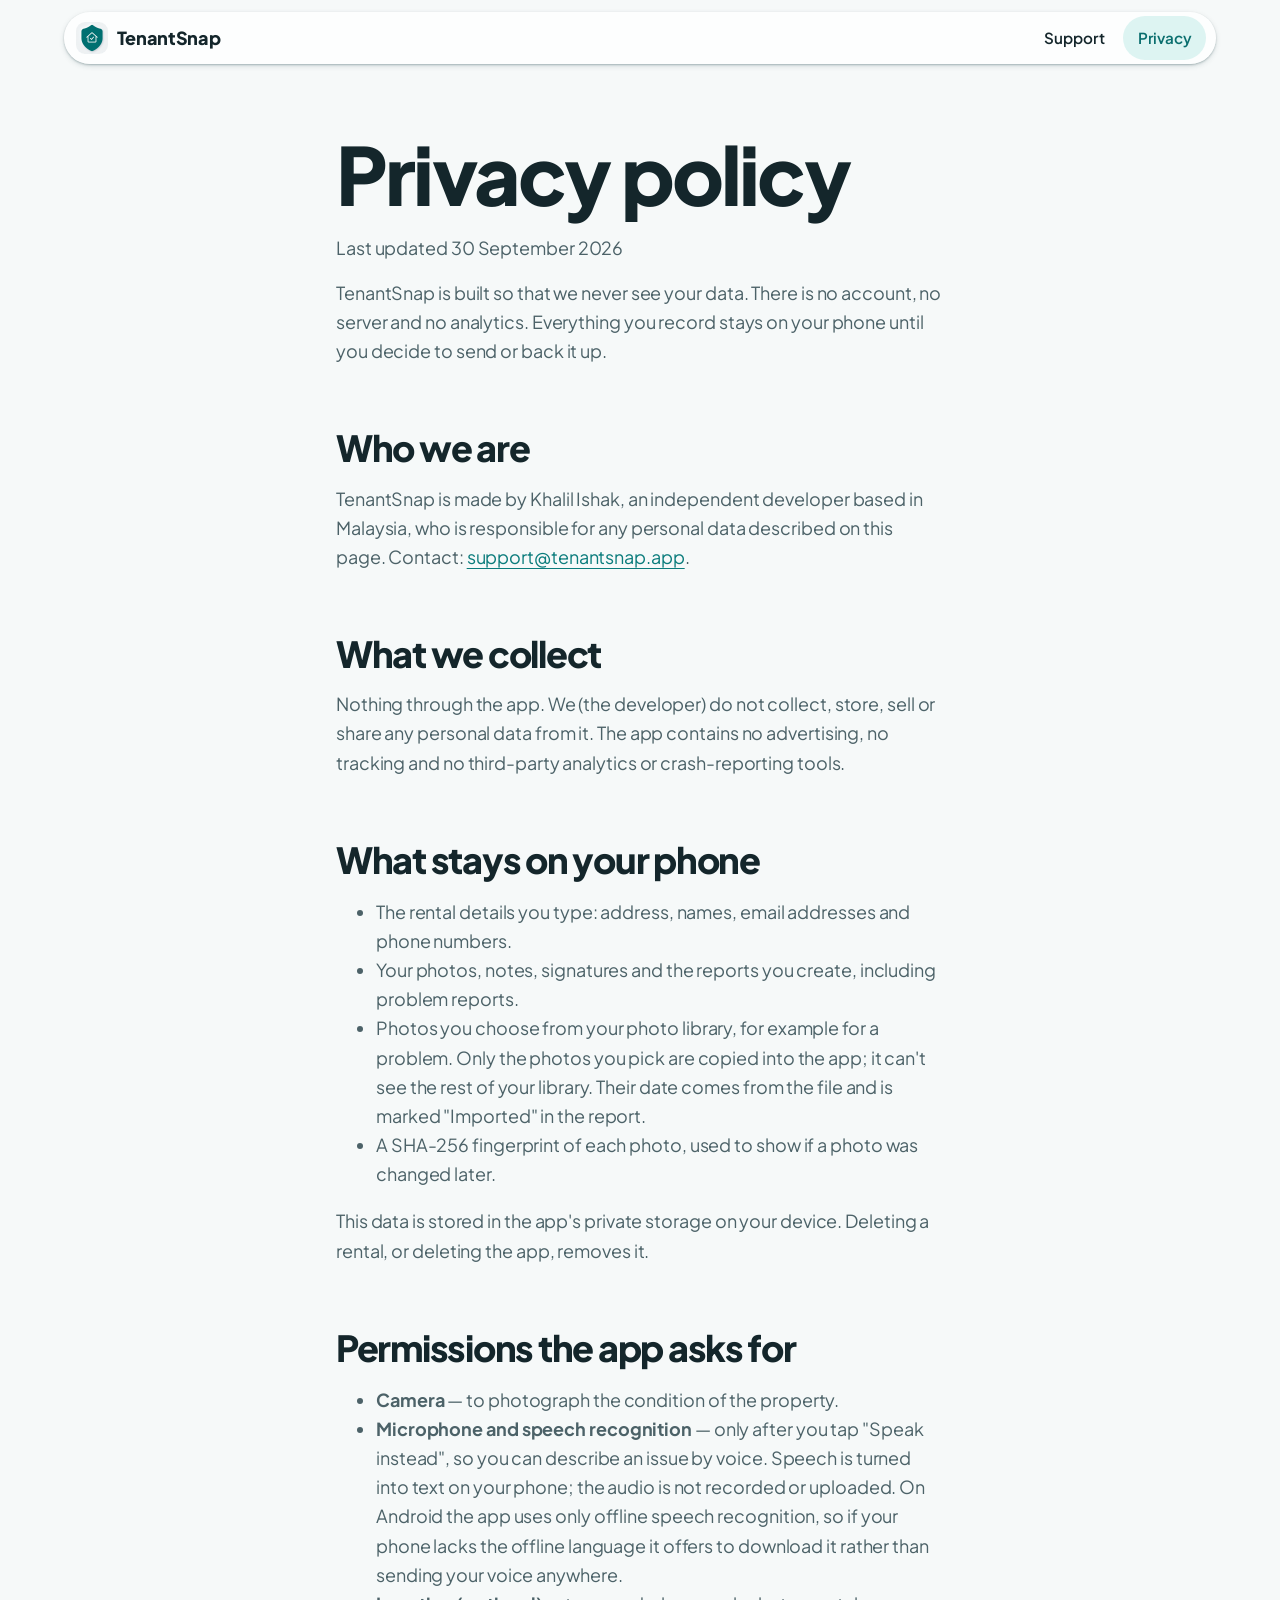
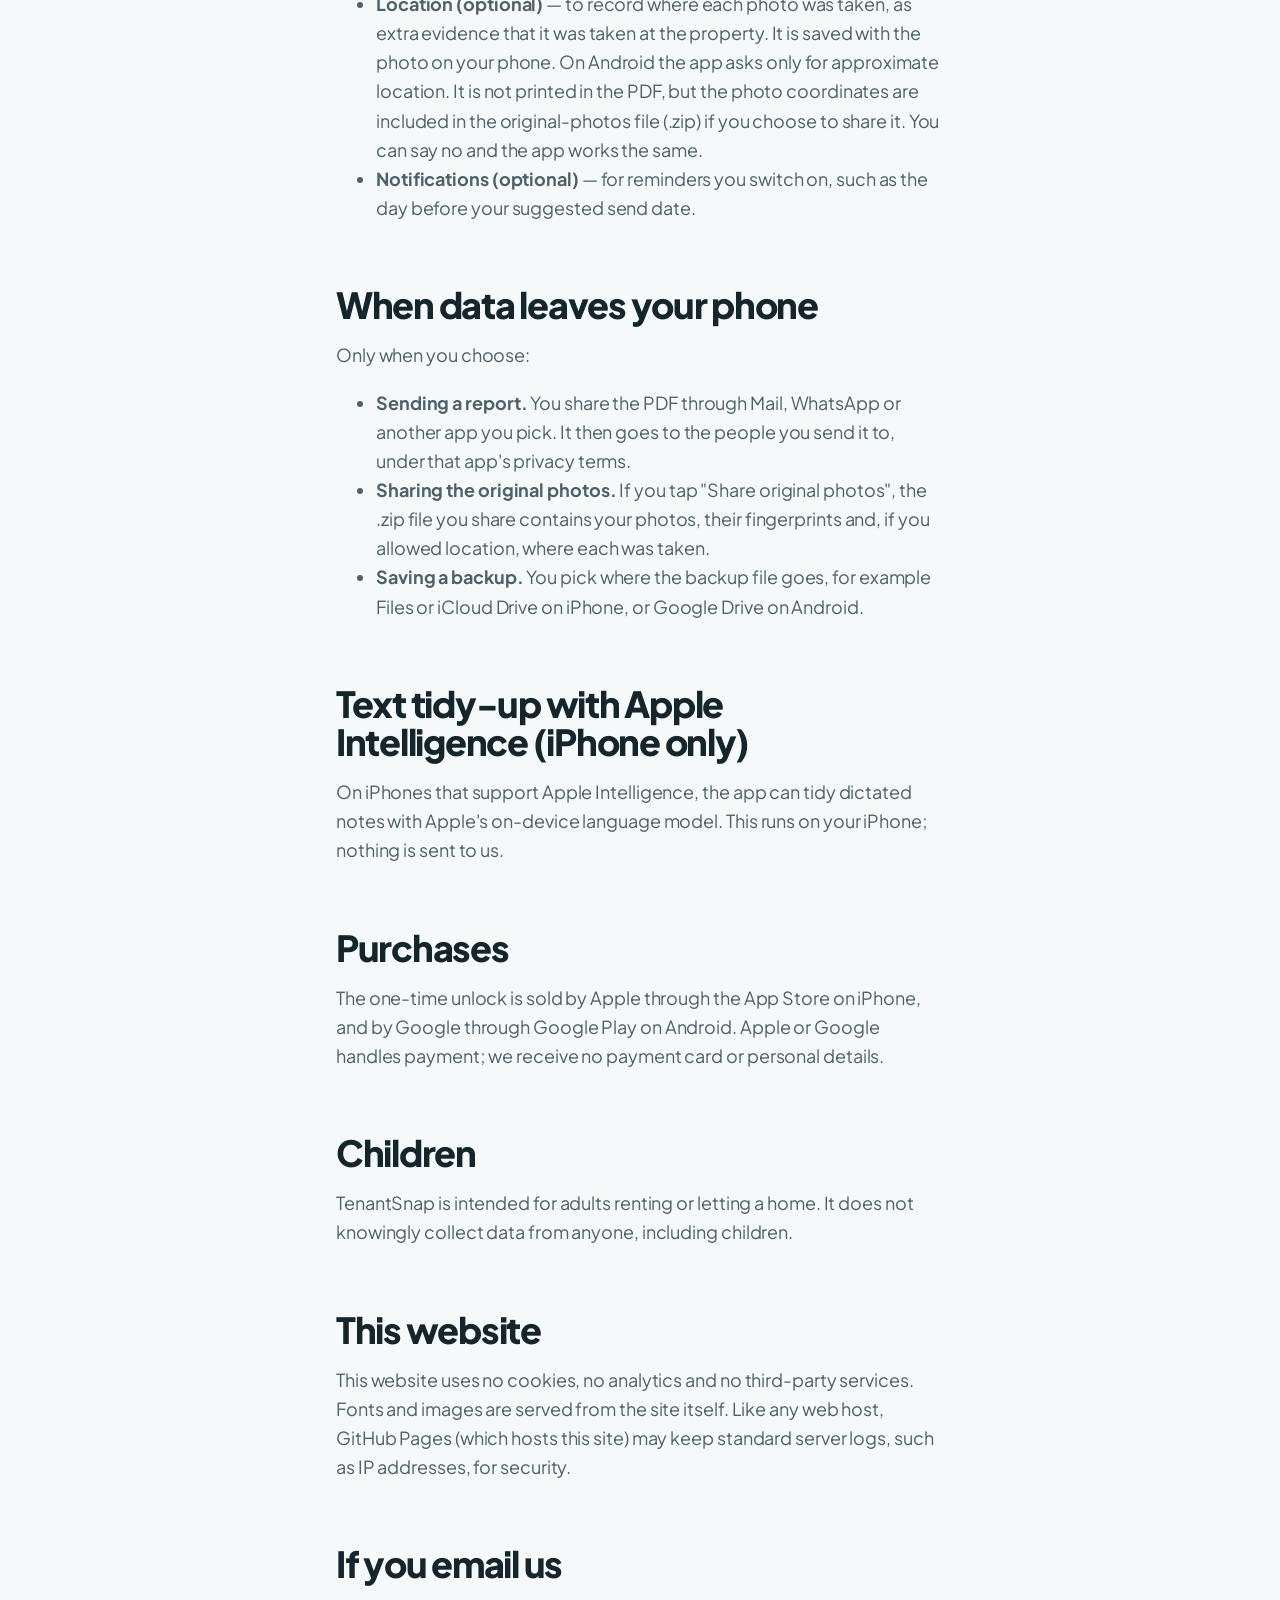
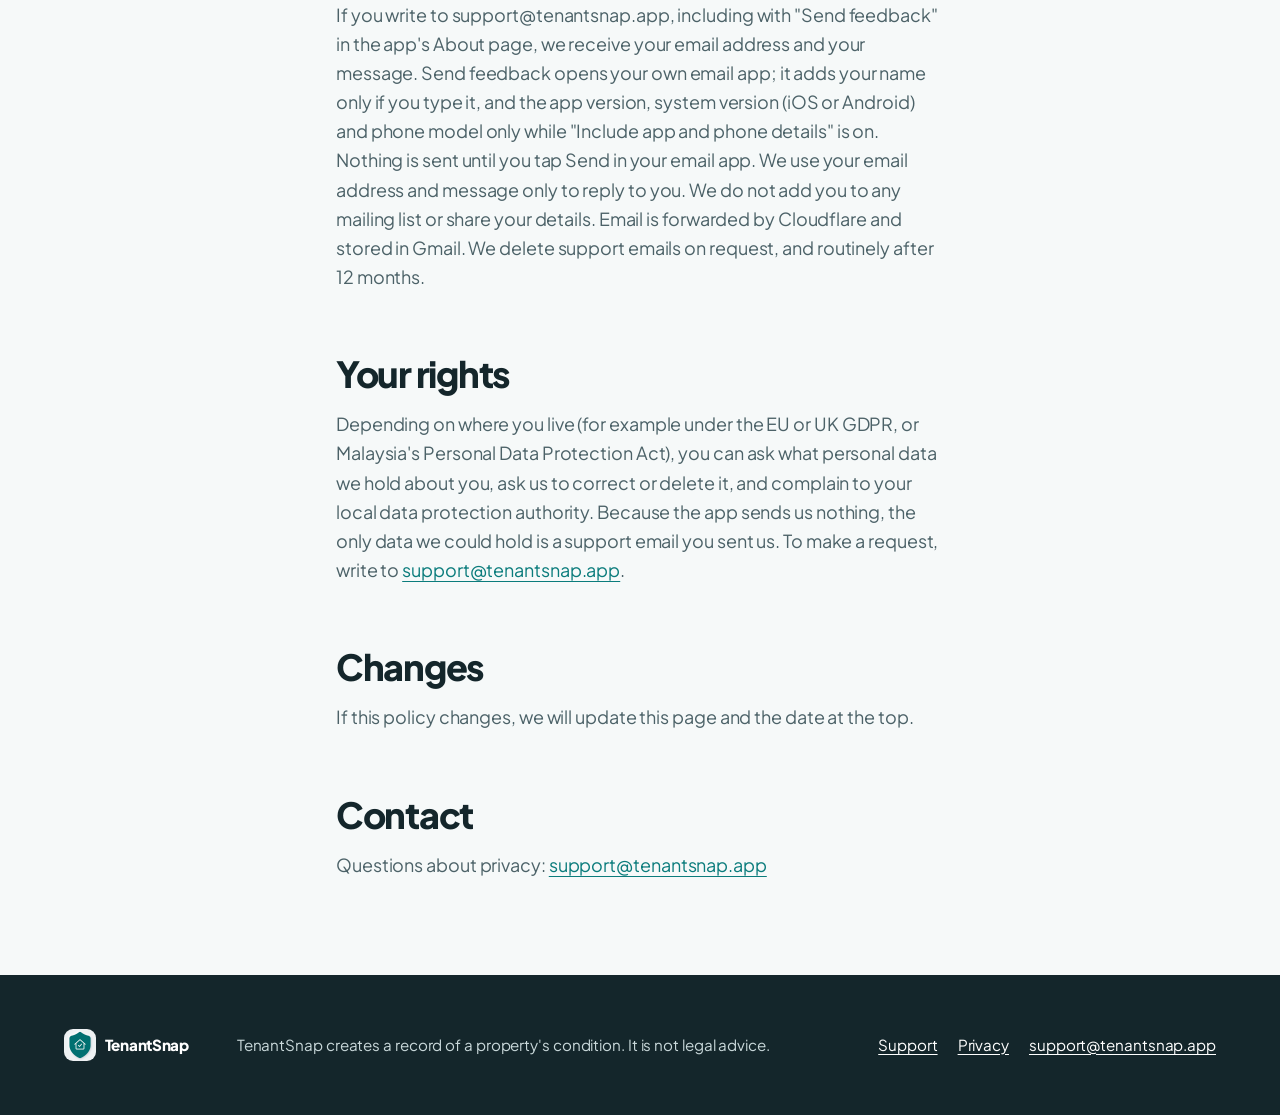
==== commit 9f3a08cf: "Add files via upload New website design" ====
--- a/privacy.html
+++ b/privacy.html
@@ -7,17 +7,16 @@
   <meta name="description" content="TenantSnap collects no personal data. Everything you record stays on your phone.">
   <link rel="icon" href="icon.png">
   <link rel="preload" href="fonts/plus-jakarta-sans-400.woff2" as="font" type="font/woff2" crossorigin>
-  <link rel="stylesheet" href="style.css">
+  <link rel="stylesheet" href="js/scrollcraft.css?v=2026-10-11">
+  <link rel="stylesheet" href="style.css?v=2026-10-11">
 </head>
 <body>
   <header class="site-header">
-    <div class="wrap">
-      <a class="brand" href="./"><img src="icon.png" alt="">TenantSnap</a>
-      <nav class="site-nav" aria-label="Site">
-        <a href="support.html">Support</a>
-        <a href="privacy.html" aria-current="page">Privacy</a>
-      </nav>
-    </div>
+    <a class="brand" href="./"><img src="icon.png" alt="" width="32" height="32">TenantSnap</a>
+    <nav class="site-nav" aria-label="Site">
+      <a href="support.html">Support</a>
+      <a href="privacy.html" aria-current="page">Privacy</a>
+    </nav>
   </header>
 
   <main class="doc">
@@ -83,11 +82,13 @@
   </main>
 
   <footer class="site-footer">
-    <div class="wrap">
-      <span>TenantSnap creates a record of a property's condition. It is not legal advice.</span>
+    <div class="sc-wrap footer-inner">
+      <a class="brand" href="./"><img src="icon.png" alt="" width="28" height="28">TenantSnap</a>
+      <p>TenantSnap creates a record of a property's condition. It is not legal advice.</p>
       <nav aria-label="Footer">
         <a href="support.html">Support</a>
         <a href="privacy.html">Privacy</a>
+        <a href="mailto:support@tenantsnap.app">support@tenantsnap.app</a>
       </nav>
     </div>
   </footer>
--- a/js/scrollcraft.css
+++ b/js/scrollcraft.css
@@ -0,0 +1,432 @@
+/* ============================================================================
+   scrollcraft.css: the taste floor
+   ----------------------------------------------------------------------------
+   Two layers, and the split matters:
+
+     TOKENS   what you override per brand. Colour roles, the type ramp, the
+              spacing scale, elevation, motion. A brand is ~12 values.
+     DEVICES  what the engine drives. Do not restyle these to taste; they are
+              the mechanism. Style your own markup instead.
+
+   Nothing here draws a "component". There are no card, badge, or pill classes,
+   because a stylesheet that ships those is how every page built on it ends up
+   with the same shapes. You get a floor and a vocabulary; the composition is
+   yours.
+   ========================================================================== */
+
+/* ---------------------------------------------------------------- tokens -- */
+:root {
+  /* --- colour roles. Override these six and the page is rebranded. -------- */
+  --sc-canvas:      #08090b;   /* the page ground. Drift interpolates this.   */
+  --sc-surface:     #101217;   /* anything raised off the ground             */
+  --sc-ink:         #f4f2ef;   /* primary text                               */
+  --sc-ink-soft:    #9a9ba1;   /* secondary text. Tinted, never flat gray.   */
+  --sc-accent:      #d8ff3e;   /* ONE accent. It owns a region, not confetti. */
+  --sc-accent-ink:  #08090b;   /* text that sits on the accent               */
+
+  --sc-hairline:    color-mix(in oklab, var(--sc-ink) 12%, transparent);
+  --sc-hairline-strong: color-mix(in oklab, var(--sc-ink) 22%, transparent);
+
+  /* --- type. Two families max. Display carries voice, text carries prose. - */
+  --sc-font-display: "Instrument Sans", "Geist", system-ui, sans-serif;
+  --sc-font-text:    "Geist", system-ui, sans-serif;
+  --sc-font-mono:    "Geist Mono", ui-monospace, monospace;
+
+  /* Fluid ramp. Tracking tightens as size grows because a face set at 6rem
+     with 0 tracking reads loose; this is optical correction, not decoration. */
+  --sc-t-xs:   clamp(0.75rem, 0.72rem + 0.15vw, 0.82rem);
+  --sc-t-sm:   clamp(0.875rem, 0.84rem + 0.18vw, 0.95rem);
+  --sc-t-base: clamp(1rem, 0.96rem + 0.22vw, 1.125rem);
+  --sc-t-lg:   clamp(1.2rem, 1.1rem + 0.5vw, 1.5rem);
+  --sc-t-xl:   clamp(1.6rem, 1.35rem + 1.2vw, 2.25rem);
+  --sc-t-2xl:  clamp(2.1rem, 1.6rem + 2.4vw, 3.4rem);
+  --sc-t-3xl:  clamp(2.8rem, 1.9rem + 4.2vw, 5rem);
+  --sc-t-4xl:  clamp(3.4rem, 1.9rem + 6.6vw, 7.5rem);
+
+  --sc-track-tight:  -0.035em;
+  --sc-track-snug:   -0.02em;
+  --sc-track-normal: -0.005em;
+  --sc-track-wide:    0.08em;
+
+  --sc-leading-none: 0.94;
+  --sc-leading-tight: 1.06;
+  --sc-leading-body: 1.62;
+
+  --sc-measure: 62ch;
+
+  /* --- space. 4px base: the useful middle steps an 8-only scale misses. --- */
+  --sc-1: 0.25rem;  --sc-2: 0.5rem;   --sc-3: 0.75rem;  --sc-4: 1rem;
+  --sc-5: 1.5rem;   --sc-6: 2rem;     --sc-7: 3rem;     --sc-8: 4rem;
+  --sc-9: 6rem;     --sc-10: 8rem;    --sc-11: 12rem;
+
+  /* Section rhythm is fluid so a phone doesn't inherit desktop air. */
+  --sc-section: clamp(4.5rem, 9vw, 11rem);
+  --sc-gutter:  clamp(1.25rem, 5vw, 5.5rem);
+  --sc-maxw:    82rem;
+
+  /* --- radius. Pick one scale for the page and hold it. ------------------- */
+  --sc-r-sm: 6px;  --sc-r-md: 12px;  --sc-r-lg: 20px;  --sc-r-pill: 999px;
+
+  /* --- elevation. Every shadow has an offset AND a soft blur, and is tinted
+         to the canvas hue. A zero-offset coloured halo is decoration, not
+         depth, so there isn't one here. ---------------------------------- */
+  --sc-shadow-color: 220 40% 2%;
+  --sc-e1: 0 1px 2px hsl(var(--sc-shadow-color) / 0.28),
+           0 2px 6px -1px hsl(var(--sc-shadow-color) / 0.20);
+  --sc-e2: 0 2px 4px hsl(var(--sc-shadow-color) / 0.24),
+           0 8px 18px -4px hsl(var(--sc-shadow-color) / 0.30);
+  --sc-e3: 0 4px 8px hsl(var(--sc-shadow-color) / 0.22),
+           0 18px 40px -8px hsl(var(--sc-shadow-color) / 0.38),
+           0 48px 90px -24px hsl(var(--sc-shadow-color) / 0.30);
+
+  /* Edge light: a 1px top highlight sells a raised surface better than any
+     amount of blur, because real raised things catch light on their lip. */
+  --sc-edge: inset 0 1px 0 color-mix(in oklab, var(--sc-ink) 10%, transparent);
+
+  /* --- motion. Built-in CSS easings are too weak for UI. ------------------ */
+  --sc-ease-out:    cubic-bezier(0.23, 1, 0.32, 1);
+  --sc-ease-in-out: cubic-bezier(0.77, 0, 0.175, 1);
+  --sc-ease-drawer: cubic-bezier(0.32, 0.72, 0, 1);
+  --sc-d-fast: 160ms;  --sc-d-base: 240ms;  --sc-d-slow: 420ms;
+
+  --sc-z-stage: 1; --sc-z-copy: 20; --sc-z-chrome: 60;
+}
+
+/* --------------------------------------------------------------- reset -- */
+*, *::before, *::after { box-sizing: border-box; }
+html { -webkit-text-size-adjust: 100%; scroll-behavior: smooth; }
+@media (prefers-reduced-motion: reduce) { html { scroll-behavior: auto; } }
+
+body {
+  margin: 0;
+  background: var(--sc-canvas);
+  color: var(--sc-ink);
+  font-family: var(--sc-font-text);
+  font-size: var(--sc-t-base);
+  line-height: var(--sc-leading-body);
+  letter-spacing: var(--sc-track-normal);
+  -webkit-font-smoothing: antialiased;
+  text-rendering: optimizeLegibility;
+  font-synthesis-weight: none;
+  overflow-x: clip;
+}
+img, video, canvas, svg { display: block; max-width: 100%; }
+button, input, select, textarea { font: inherit; color: inherit; }
+
+/* ------------------------------------------------- the browser surfaces --
+   The parts you did not draw still carry the design. Selection, caret, focus
+   ring, scrollbar and tabular numerals all ship with defaults that belong to no
+   design system. Theming them is the cheapest signal that a page was built
+   rather than assembled, and it is the step that gets skipped most reliably. */
+::selection { background: var(--sc-accent); color: var(--sc-accent-ink); }
+:root { caret-color: var(--sc-accent); accent-color: var(--sc-accent); }
+:focus-visible {
+  outline: 2px solid var(--sc-accent);
+  outline-offset: 3px;
+  border-radius: var(--sc-r-sm);
+}
+:where(a) { color: inherit; text-decoration-thickness: 1px; text-underline-offset: 0.22em; }
+@supports (scrollbar-color: auto) {
+  html { scrollbar-color: color-mix(in oklab, var(--sc-ink) 26%, transparent) transparent; scrollbar-width: thin; }
+}
+:where(table, .sc-nums, [data-sc-count]) { font-variant-numeric: tabular-nums; }
+
+/* ----------------------------------------------------------- typography -- */
+.sc-display {
+  font-family: var(--sc-font-display);
+  font-weight: 500;
+  line-height: var(--sc-leading-none);
+  letter-spacing: var(--sc-track-tight);
+  text-wrap: balance;
+  margin: 0;
+}
+.sc-display--xl { font-size: var(--sc-t-4xl); }
+.sc-display--lg { font-size: var(--sc-t-3xl); }
+.sc-display--md { font-size: var(--sc-t-2xl); letter-spacing: var(--sc-track-snug); }
+.sc-lede {
+  font-size: var(--sc-t-lg);
+  line-height: 1.44;
+  letter-spacing: var(--sc-track-snug);
+  color: var(--sc-ink);
+  max-width: 46ch;
+  text-wrap: pretty;
+  margin: 0;
+}
+.sc-body { max-width: var(--sc-measure); color: var(--sc-ink-soft); text-wrap: pretty; margin: 0; }
+.sc-label {
+  font-family: var(--sc-font-mono);
+  font-size: var(--sc-t-xs);
+  letter-spacing: var(--sc-track-wide);
+  text-transform: uppercase;
+  color: var(--sc-ink-soft);
+}
+
+/* ---------------------------------------------------------------- layout -- */
+.sc-wrap { width: 100%; max-width: var(--sc-maxw); margin-inline: auto; padding-inline: var(--sc-gutter); }
+.sc-section { padding-block: var(--sc-section); }
+/* More space above a heading than below it: the gap belongs to the boundary,
+   not to the pair. */
+.sc-stack > * + * { margin-top: var(--sc-4); }
+.sc-stack > :is(h1,h2,h3) { margin-top: var(--sc-7); }
+.sc-stack > :is(h1,h2,h3):first-child { margin-top: 0; }
+.sc-rule { height: 1px; border: 0; background: var(--sc-hairline); margin: 0; }
+
+/* =============================================================== DEVICES ==
+   Driven by the engine. Restyle your own markup, not these.                */
+
+.sc-act--pinned { position: relative; }
+.sc-stage {
+  position: sticky; top: 0;
+  height: 100vh; height: 100svh;
+  overflow: clip;
+  z-index: var(--sc-z-stage);
+}
+
+/* scrub / sequence media */
+.sc-stage :is(video[data-sc-scrub], canvas[data-sc-sequence], .sc-stage__poster) {
+  position: absolute; inset: 0;
+  width: 100%; height: 100%;
+  object-fit: cover;
+}
+video[data-sc-scrub] { opacity: 0; transition: opacity 380ms var(--sc-ease-out); }
+.sc-has-clip video[data-sc-scrub] { opacity: 1; }
+/* The poster is a live frame-holder, not a placeholder: it stays up until a
+   real video frame has painted, which is what stops the blank-stage flash. */
+.sc-stage__poster { z-index: 0; transition: opacity 380ms var(--sc-ease-out); }
+.sc-has-clip .sc-stage__poster { opacity: 0; }
+
+/* A scrim only where text sits. A full-frame darkening layer flattens the
+   image everywhere to fix contrast in one corner. */
+.sc-scrim {
+  position: absolute; inset: 0; pointer-events: none; z-index: 1;
+  background: linear-gradient(
+    var(--sc-scrim-angle, 180deg),
+    color-mix(in oklab, var(--sc-canvas) var(--sc-scrim-a, 78%), transparent) 0%,
+    color-mix(in oklab, var(--sc-canvas) 30%, transparent) 42%,
+    transparent 68%);
+}
+/* Point the scrim at the copy. A scrim gradient that darkens the top while the
+   copy sits at the bottom fixes contrast nowhere and flattens the image
+   everywhere, which is the most common way text-over-video goes wrong. */
+.sc-scrim--bottom { --sc-scrim-angle: 0deg; }
+.sc-scrim--left   { --sc-scrim-angle: 90deg; }
+.sc-scrim--right  { --sc-scrim-angle: 270deg; }
+
+/* Corner scrims, for copy anchored to a corner. An edge gradient has to darken
+   a whole band across the frame to cover one corner; a corner gradient puts the
+   density where the text is and leaves the rest of the image alone. Pair with
+   .sc-copy--lead / .sc-copy--trail. */
+.sc-scrim--lead {
+  background: linear-gradient(to top right,
+    color-mix(in oklab, var(--sc-canvas) 94%, transparent) 0%,
+    color-mix(in oklab, var(--sc-canvas) 72%, transparent) 30%,
+    color-mix(in oklab, var(--sc-canvas) 30%, transparent) 52%,
+    transparent 72%);
+}
+.sc-scrim--trail {
+  background: linear-gradient(to top left,
+    color-mix(in oklab, var(--sc-canvas) 94%, transparent) 0%,
+    color-mix(in oklab, var(--sc-canvas) 72%, transparent) 30%,
+    color-mix(in oklab, var(--sc-canvas) 30%, transparent) 52%,
+    transparent 72%);
+}
+/* A band across the bottom, for copy that spans the full width of the frame.
+   That is what both corner anchors become below 860px, and it is also the right
+   shape whenever the copy block is wider than a corner. */
+.sc-scrim--band {
+  background: linear-gradient(to top,
+    color-mix(in oklab, var(--sc-canvas) 94%, transparent) 0%,
+    color-mix(in oklab, var(--sc-canvas) 74%, transparent) 22%,
+    color-mix(in oklab, var(--sc-canvas) 30%, transparent) 42%,
+    transparent 58%);
+}
+.sc-scrim--vignette {
+  background: radial-gradient(120% 90% at 50% 45%, transparent 40%,
+              color-mix(in oklab, var(--sc-canvas) 70%, transparent) 100%);
+}
+
+/* copy over a stage.
+   max-width is in rem, never ch. A `ch` on this container resolves against the
+   CONTAINER's font-size (body size), not the display size of the heading inside
+   it, so `max-width: 20ch` here silently produces a ~180px column and wraps a
+   hero headline to six lines. Set a ch measure on the text element itself. */
+.sc-copy {
+  position: absolute; z-index: var(--sc-z-copy);
+  inset-inline: var(--sc-gutter);
+  max-width: min(46rem, 76vw);
+  will-change: opacity, transform;
+}
+.sc-copy--lead   { left: var(--sc-gutter); bottom: clamp(3rem, 12vh, 9rem); }
+/* inset-inline FIRST. It is the shorthand for left+right, so declaring it after
+   `left: 50%` resets left to auto and the block drifts off the left edge. */
+.sc-copy--center { inset-inline: auto; left: 50%; top: 50%; translate: -50% -50%; text-align: center; }
+.sc-copy--trail  { inset-inline: auto; right: var(--sc-gutter); bottom: clamp(3rem, 12vh, 9rem); text-align: right; }
+
+/* cue defaults: the engine writes opacity/transform inline, these are the
+   pre-paint state so nothing flashes before the first read() */
+[data-sc-cue] { opacity: 0; will-change: opacity, transform; }
+.sc-ready [data-sc-cue] { transition: none; }
+
+/* kinetic split */
+.sc-split { display: inline-block; overflow: hidden; vertical-align: top; }
+/* Descenders live below the baseline; a line mask clipped to the line box eats
+   the tails off g, y, p, j. The padding buys them room back. */
+.sc-split--line { display: block; padding-bottom: 0.14em; margin-bottom: -0.14em; }
+.sc-split__i { display: inline-block; will-change: transform, opacity; }
+.sc-is-split { opacity: 1 !important; }
+
+/* horizontal rail */
+[data-sc-pan] { display: flex; will-change: transform; }
+
+/* reveal + parallax */
+[data-sc-reveal] { will-change: clip-path; }
+[data-sc-parallax] { will-change: transform; }
+
+/* flow reveal (fires once) */
+[data-sc-in], [data-sc-stagger] > * {
+  opacity: 0;
+  transform: translate3d(0, 14px, 0);
+  transition: opacity 620ms var(--sc-ease-out), transform 620ms var(--sc-ease-out);
+}
+[data-sc-in].sc-in, [data-sc-stagger] > .sc-in { opacity: 1; transform: none; }
+
+/* pointer devices */
+[data-sc-tilt] { transform-style: preserve-3d; will-change: transform; }
+[data-sc-magnet] { will-change: transform; }
+/* isolation always; position only if nothing more specific already set it.
+   Written with :where() (zero specificity) on purpose: a plain `position:
+   relative` here has the same weight as `.sc-stage` and, being later in the
+   file, silently wins. A stage carrying both attributes then stops being
+   sticky and the whole act scrolls away instead of pinning. */
+[data-sc-spotlight] { isolation: isolate; }
+:where([data-sc-spotlight]) { position: relative; }
+[data-sc-spotlight]::after {
+  content: ""; position: absolute; inset: 0; pointer-events: none; z-index: 2;
+  background: radial-gradient(
+    28rem 28rem at calc(var(--sc-mx, 0.5) * 100%) calc(var(--sc-my, 0.5) * 100%),
+    color-mix(in oklab, var(--sc-accent) 16%, transparent), transparent 70%);
+  opacity: 0; transition: opacity var(--sc-d-slow) var(--sc-ease-out);
+}
+[data-sc-spotlight]:hover::after { opacity: 1; }
+
+/* =========================================================== WORLDFLIGHT ==
+   One fixed stage for the whole page. The only thing in document flow is the
+   spacer, and it is empty. If you find yourself adding a section here, you want
+   act mode instead: the moment a real block scrolls past the fixed stage, the
+   page has a seam again and the whole point is gone.                        */
+
+[data-sc-mode="worldflight"] { position: relative; }
+
+.sc-world {
+  position: fixed; inset: 0;
+  overflow: clip;
+  z-index: var(--sc-z-stage);
+  background: var(--sc-canvas);
+}
+
+/* Every leg is mounted for the life of the page and stacked in the same box.
+   The engine owns opacity, visibility and z-index here; do not set them. */
+.sc-world__seg {
+  position: absolute; inset: 0;
+  opacity: 0;
+  will-change: opacity;
+}
+.sc-world__seg > :is(video, img, canvas) {
+  position: absolute; inset: 0;
+  width: 100%; height: 100%;
+  object-fit: cover;
+}
+/* The poster is the frame-holder AND the first camera move: the engine pushes
+   it in slowly until a real decoded frame is available to replace it. */
+.sc-world__poster {
+  z-index: 0;
+  transform-origin: 50% 50%;
+  transition: opacity 420ms var(--sc-ease-out);
+}
+.sc-world__seg > video { z-index: 1; }
+.sc-world__seg.sc-has-clip .sc-world__poster { opacity: 0; }
+/* The act stylesheet lights a clip through its ancestor act. A worldflight leg
+   has no act, so match the class the engine also writes on the clip itself. */
+video[data-sc-scrub].sc-has-clip { opacity: 1; }
+
+/* The copy layer is fixed too, and inert by default: the engine hands
+   pointer-events back to a block only while it is actually legible. */
+.sc-world__copy {
+  position: fixed; inset: 0;
+  z-index: var(--sc-z-copy);
+  pointer-events: none;
+}
+.sc-world__scrim { position: absolute; inset: 0; pointer-events: none; z-index: 0; }
+[data-sc-copy] {
+  opacity: 0;
+  pointer-events: none;
+  will-change: opacity, transform;
+}
+.sc-ready [data-sc-copy] { transition: none; }
+
+/* The track. Empty on purpose. */
+.sc-world__spacer { pointer-events: none; }
+
+/* scroll progress */
+[data-sc-progress] {
+  position: fixed; inset: 0 0 auto 0; height: 2px; z-index: var(--sc-z-chrome);
+  background: var(--sc-accent); transform-origin: 0 50%; transform: scaleX(0);
+  will-change: transform;
+}
+
+/* ----------------------------------------------------------- atmosphere --
+   Depth is not only shadow. Grain keeps a flat dark ground from banding, and
+   it is the difference between "a dark page" and "a lit room". */
+.sc-grain { position: fixed; inset: 0; pointer-events: none; z-index: 3; opacity: 0.045; }
+.sc-grain::before {
+  content: ""; position: absolute; inset: -50%;
+  background-image: url("data:image/svg+xml;utf8,<svg xmlns='http://www.w3.org/2000/svg' width='140' height='140'><filter id='n'><feTurbulence type='fractalNoise' baseFrequency='0.85' numOctaves='3'/></filter><rect width='140' height='140' filter='url(%23n)'/></svg>");
+}
+
+/* -------------------------------------------------------- reduced motion -- */
+@media (prefers-reduced-motion: reduce) {
+  /* Fewer and gentler, not zero. Opacity still carries the reveal so the page
+     is comprehensible; every position change is dropped. */
+  [data-sc-in], [data-sc-stagger] > * { transform: none; transition-duration: 220ms; }
+  [data-sc-parallax], [data-sc-pan], .sc-split__i { transform: none !important; }
+  /* A wipe is a position change too. Show reveal content settled. */
+  [data-sc-reveal] { clip-path: none !important; }
+  /* A rail's transform IS its navigation, not decoration. Zeroing it the way
+     parallax and kinetic type are zeroed parks the act on its first screenful
+     and makes everything past the fold unreachable: a device degrading into
+     missing content. Hand the travel back to the reader as an ordinary scroll
+     region instead, so the same items are all still gettable without motion.
+     A build that would rather re-lay the rail out as a grid can still do that;
+     this is the floor, not the ceiling. */
+  [data-sc-act="pan"] .sc-stage,
+  [data-sc-act="pan"] [data-sc-stage] {
+    overflow-x: auto; overflow-y: hidden;
+    overscroll-behavior-x: contain;
+    scroll-snap-type: x proximity;
+  }
+  [data-sc-pan] > * { scroll-snap-align: center; }
+  [data-sc-spotlight]::after { display: none; }
+  /* A worldflight keeps its whole story here. No clip is ever fetched, so the
+     posters are the film, and they cross-dissolve through exactly the same
+     seams at exactly the same scroll positions. The push-in and the copy drift
+     are the only things that go. */
+  .sc-world__poster, [data-sc-copy] { transform: none !important; }
+}
+
+/* --------------------------------------------------------------- mobile -- */
+@media (max-width: 860px) {
+  .sc-copy { inset-inline: var(--sc-gutter); max-width: none; }
+  .sc-copy--trail { text-align: left; }
+  .sc-stage { height: 100svh; }
+  /* .sc-copy--trail re-anchors to the left and spans the full width here, so a
+     bottom-RIGHT corner gradient darkens the one corner the copy just left and
+     guarantees a contrast failure over any bright clip. Point the density at
+     the copy: the same band .sc-scrim--band paints. */
+  .sc-scrim--trail {
+    background: linear-gradient(to top,
+      color-mix(in oklab, var(--sc-canvas) 94%, transparent) 0%,
+      color-mix(in oklab, var(--sc-canvas) 74%, transparent) 22%,
+      color-mix(in oklab, var(--sc-canvas) 30%, transparent) 42%,
+      transparent 58%);
+  }
+}
--- a/style.css
+++ b/style.css
@@ -1,183 +1,259 @@
+/* TenantSnap website. Loads after js/scrollcraft.css (reset, type ramp, scroll devices). */
+
+@font-face { font-family: "Plus Jakarta Sans"; src: url(fonts/plus-jakarta-sans-400.woff2) format("woff2"); font-weight: 400; font-display: swap; }
+@font-face { font-family: "Plus Jakarta Sans"; src: url(fonts/plus-jakarta-sans-600.woff2) format("woff2"); font-weight: 600; font-display: swap; }
+@font-face { font-family: "Plus Jakarta Sans"; src: url(fonts/plus-jakarta-sans-700.woff2) format("woff2"); font-weight: 700; font-display: swap; }
+@font-face { font-family: "Plus Jakarta Sans"; src: url(fonts/plus-jakarta-sans-800.woff2) format("woff2"); font-weight: 800; font-display: swap; }
+
 :root {
-  --bg: #F3F6F7;
-  --surface: #FFFFFF;
-  --ink: #1B2A2F;
-  --muted: #5E6E73;
-  --teal: #0B7C7C;
-  --teal-text: #0A6E6E;
-  --tint: #DDF4F2;
-  --ring: #2EC4C0;
-  --line: #E3E9EB;
-  --issue: #A8362B;
-  --issue-bg: #FBE9E6;
-  --radius-lg: 28px;
-  --radius-sm: 14px;
-}
-
-/* Plus Jakarta Sans (OFL), self-hosted so the site makes no third-party requests */
-@font-face { font-family: "Plus Jakarta Sans"; font-weight: 400; font-display: swap; src: url("fonts/plus-jakarta-sans-400.woff2") format("woff2"); }
-@font-face { font-family: "Plus Jakarta Sans"; font-weight: 600; font-display: swap; src: url("fonts/plus-jakarta-sans-600.woff2") format("woff2"); }
-@font-face { font-family: "Plus Jakarta Sans"; font-weight: 700; font-display: swap; src: url("fonts/plus-jakarta-sans-700.woff2") format("woff2"); }
-@font-face { font-family: "Plus Jakarta Sans"; font-weight: 800; font-display: swap; src: url("fonts/plus-jakarta-sans-800.woff2") format("woff2"); }
-
-* { box-sizing: border-box; }
-
-html { -webkit-text-size-adjust: 100%; }
-
-body {
-  margin: 0;
-  background: var(--bg);
-  color: var(--ink);
-  font-family: "Plus Jakarta Sans", system-ui, -apple-system, sans-serif;
-  font-size: 17px;
-  line-height: 1.55;
-}
-
-a { color: var(--teal-text); }
-a:focus-visible, button:focus-visible { outline: 3px solid var(--ring); outline-offset: 3px; border-radius: 6px; }
-
-.wrap { max-width: 1080px; margin: 0 auto; padding: 0 16px; }
-
-/* Header */
-.site-header { padding: 20px 0; }
-.site-header .wrap { display: flex; align-items: center; justify-content: space-between; gap: 16px; }
-.brand { display: flex; align-items: center; gap: 10px; text-decoration: none; color: var(--ink); font-weight: 700; font-size: 18px; }
-.brand img { width: 36px; height: 36px; border-radius: 9px; }
-.site-nav { display: flex; gap: 20px; font-size: 15px; }
-.site-nav a { color: var(--muted); text-decoration: none; }
-.site-nav a:hover { color: var(--ink); }
-
-/* Hero */
-.hero { padding: 40px 0 72px; }
-.hero .wrap { display: grid; grid-template-columns: 1.1fr 0.9fr; gap: 56px; align-items: center; }
-.hero h1 {
-  font-size: clamp(38px, 6vw, 64px);
-  line-height: 1.04;
-  letter-spacing: -0.03em;
-  font-weight: 800;
-  margin: 0 0 20px;
-  max-width: 13ch;
-}
-.hero p.lede { font-size: 19px; color: var(--muted); max-width: 34em; margin: 0 0 28px; }
+  --sc-canvas: #F6F9F9;
+  --sc-surface: #FFFFFF;
+  --sc-ink: #14262B;
+  --sc-ink-soft: #4C6268;
+  --sc-accent: #0B7C7C;
+  --sc-accent-ink: #FFFFFF;
+  --aqua: #2EC4C0;
+  --mint: #DDF4F2;
+  --teal-deep: #0A6E6E;
+  --sc-font-display: "Plus Jakarta Sans", system-ui, sans-serif;
+  --sc-font-text: "Plus Jakarta Sans", system-ui, sans-serif;
+  --sc-font-mono: ui-monospace, "SF Mono", Menlo, monospace;
+  --sc-shadow-color: 190 45% 18%;
+  --r-img: 22px;
+  --header-h: 4.25rem;
+}
+
+h1, h2, h3 { font-weight: 800; letter-spacing: var(--sc-track-tight); line-height: var(--sc-leading-tight); text-wrap: balance; margin: 0; }
+p { margin: 0; text-wrap: pretty; }
+a { color: var(--sc-accent); }
+a:hover { color: var(--teal-deep); }
+
+/* ---------------------------------------------------------------- header -- */
+.site-header {
+  position: fixed; z-index: var(--sc-z-chrome); top: 0.75rem; left: var(--sc-gutter); right: var(--sc-gutter);
+  height: 3.25rem; display: flex; align-items: center; justify-content: space-between; gap: 1rem;
+  padding: 0 0.6rem 0 0.75rem; border-radius: var(--sc-r-pill);
+  background: color-mix(in oklab, #fff 78%, transparent);
+  backdrop-filter: blur(14px) saturate(1.4); -webkit-backdrop-filter: blur(14px) saturate(1.4);
+  box-shadow: var(--sc-e1);
+}
+.brand { display: inline-flex; align-items: center; gap: 0.55rem; font-weight: 800; color: var(--sc-ink); text-decoration: none; letter-spacing: var(--sc-track-snug); }
+.brand img { width: 32px; height: 32px; border-radius: 9px; }
+.site-nav { display: flex; gap: 0.25rem; }
+.site-nav a { color: var(--sc-ink); text-decoration: none; font-weight: 600; font-size: var(--sc-t-sm); padding: 0.6rem 0.9rem; border-radius: var(--sc-r-pill); min-height: 44px; display: inline-flex; align-items: center; }
+.site-nav a:hover, .site-nav a[aria-current="page"] { background: var(--mint); color: var(--teal-deep); }
+
+/* --------------------------------------------------------- store badges -- */
+.badges { display: flex; flex-wrap: wrap; gap: 0.6rem; }
 .store-badge {
-  display: inline-flex; align-items: center; gap: 10px;
-  background: var(--ink); color: #fff; text-decoration: none;
-  padding: 12px 20px; border-radius: 14px; font-weight: 600; font-size: 16px;
-}
-.store-badge svg { width: 20px; height: 20px; fill: currentColor; }
-.price-note { margin: 14px 0 0; font-size: 14px; color: var(--muted); }
-
-/* The room-walk card: the one memorable element */
-.walk-card {
-  background: var(--surface);
-  border-radius: var(--radius-lg);
-  padding: 24px;
-  box-shadow: 10px 10px 30px rgba(150, 170, 178, 0.35), -8px -8px 24px rgba(255, 255, 255, 0.9);
-}
-.walk-photo { display: block; width: 100%; height: 130px; object-fit: cover; border-radius: 18px; margin-bottom: 18px; background: var(--tint); }
-.walk-head { display: flex; align-items: center; gap: 18px; margin-bottom: 18px; }
-.ring { width: 92px; height: 92px; flex: none; }
-.ring circle { fill: none; stroke-width: 9; }
-.ring .track { stroke: var(--line); }
-.ring .fill { stroke: var(--ring); stroke-linecap: round; transform: rotate(-90deg); transform-origin: 50% 50%;
-  stroke-dasharray: 239; stroke-dashoffset: 239; animation: fill-ring 1.4s 0.3s cubic-bezier(.2,.7,.2,1) forwards; }
-.ring text { font: 700 22px "Plus Jakarta Sans", sans-serif; fill: var(--ink); }
-@keyframes fill-ring { to { stroke-dashoffset: 102; } }
-.walk-head h2 { margin: 0; font-size: 20px; }
-.walk-head p { margin: 2px 0 0; font-size: 14px; color: var(--muted); }
-.shots { list-style: none; margin: 0; padding: 0; display: grid; gap: 8px; }
-.shots li { display: flex; align-items: center; gap: 12px; padding: 10px 12px; border-radius: var(--radius-sm); background: var(--bg); font-size: 15px; }
-.shots .tick { width: 22px; height: 22px; border-radius: 50%; flex: none; display: grid; place-items: center; font-size: 13px; font-weight: 700; }
-.shots .done .tick { background: var(--teal); color: #fff; }
-.shots .todo .tick { border: 2px solid var(--line); }
-.shots .issue { background: var(--issue-bg); }
-.shots .issue .tick { background: var(--issue); color: #fff; }
-.shots .issue small { display: block; color: var(--issue); font-size: 13px; }
-.shots .next { background: var(--tint); color: var(--teal-text); font-weight: 600; }
-
-/* Sections */
-section { padding: 64px 0; }
-section h2 { font-size: clamp(28px, 4vw, 38px); letter-spacing: -0.02em; line-height: 1.15; margin: 0 0 12px; max-width: 22ch; }
-section .intro { color: var(--muted); max-width: 38em; margin: 0 0 36px; }
-
-.steps { list-style: none; counter-reset: step; margin: 0; padding: 0; display: grid; grid-template-columns: repeat(3, 1fr); gap: 32px; }
-.steps li { counter-increment: step; }
-.steps li::before {
-  content: counter(step); display: grid; place-items: center;
-  width: 40px; height: 40px; border-radius: 50%; background: var(--teal); color: #fff; font-weight: 700; margin-bottom: 14px;
-}
-.steps .screen { display: block; width: 100%; max-width: 280px; height: auto; border-radius: 22px; margin-bottom: 20px;
-  box-shadow: 8px 8px 24px rgba(150, 170, 178, 0.35); }
-.steps h3 { margin: 0 0 6px; font-size: 19px; }
-.steps p { margin: 0; color: var(--muted); font-size: 16px; }
-
-.report { background: var(--surface); }
-.report .wrap { display: grid; grid-template-columns: 1fr 1fr; gap: 48px; align-items: start; }
-.facts { margin: 0; padding: 0; list-style: none; display: grid; gap: 18px; }
-.pages { margin: 0; position: relative; padding-bottom: 28px; }
-.pages img { display: block; width: 88%; height: auto; border-radius: 10px; border: 1px solid var(--line);
-  box-shadow: 10px 10px 30px rgba(150, 170, 178, 0.35); background: #fff; }
-.pages img + img { width: 80%; margin: -18% 0 0 auto; position: relative; }
-.pages figcaption { margin-top: 12px; font-size: 13px; color: var(--muted); text-align: right; }
-.facts li { padding-left: 18px; border-left: 3px solid var(--ring); }
-.facts strong { display: block; }
-.facts span { color: var(--muted); font-size: 16px; }
-
-.private { text-align: left; }
-.private p { max-width: 38em; }
-
-.price { padding-bottom: 88px; }
-.price-box { background: var(--tint); border-radius: var(--radius-lg); padding: 32px; display: flex; flex-wrap: wrap; gap: 24px; align-items: center; justify-content: space-between; }
-.price-box h2 { margin: 0 0 6px; }
-.price-box p { margin: 0; color: var(--teal-text); }
-
-/* Two store buttons side by side */
-.badges { display: flex; flex-wrap: wrap; gap: 12px; }
-
-/* iPhone | Android switch over the step screenshots; without JavaScript the iPhone set shows */
-.platform-switch { display: inline-flex; background: var(--surface); border-radius: 999px; padding: 4px; margin: 0 0 32px;
-  box-shadow: 0 1px 0 var(--line); }
-.platform-switch button { font: inherit; font-size: 15px; font-weight: 600; border: 0; background: none; color: var(--muted);
-  padding: 8px 20px; border-radius: 999px; cursor: pointer; }
-.platform-switch button[aria-pressed="true"] { background: var(--teal); color: #fff; }
-.steps[data-show="ios"] .screen[data-os="android"],
-.steps[data-show="android"] .screen[data-os="ios"] { display: none; }
-
-/* Full-width photo bands with one line */
-section.band { position: relative; padding: 0; height: clamp(360px, 62vh, 620px); overflow: hidden; background: var(--ink); }
-.band img { position: absolute; inset: 0; width: 100%; height: 100%; object-fit: cover; }
-.band::after { content: ""; position: absolute; inset: 0;
-  background: linear-gradient(to top, rgba(12, 28, 32, 0.72) 0%, rgba(12, 28, 32, 0.25) 45%, rgba(12, 28, 32, 0) 70%); }
-.band .wrap { position: relative; z-index: 1; height: 100%; display: flex; align-items: flex-end; padding-bottom: 48px; }
-.band-line { margin: 0; color: #fff; font-weight: 800; font-size: clamp(26px, 4.2vw, 44px); line-height: 1.15;
-  letter-spacing: -0.02em; max-width: 26ch; text-shadow: 0 2px 16px rgba(0, 0, 0, 0.3); }
-
-/* Plain text pages */
-.doc { max-width: 720px; padding: 24px 16px 80px; margin: 0 auto; }
-.doc h1 { font-size: clamp(32px, 5vw, 44px); letter-spacing: -0.02em; line-height: 1.1; margin: 16px 0 8px; }
-.doc .updated { color: var(--muted); margin: 0 0 32px; font-size: 15px; }
-.doc h2 { font-size: 22px; margin: 36px 0 8px; }
-.doc p, .doc li { max-width: 68ch; }
-.doc details { background: var(--surface); border-radius: var(--radius-sm); padding: 14px 18px; margin: 10px 0; }
-.doc summary { cursor: pointer; font-weight: 600; }
-.doc details p { margin: 10px 0 0; }
-
-/* Footer */
-.site-footer { border-top: 1px solid var(--line); padding: 28px 0 40px; font-size: 14px; color: var(--muted); }
-.site-footer .wrap { display: flex; flex-wrap: wrap; justify-content: space-between; gap: 12px; }
-.site-footer nav { display: flex; gap: 18px; }
-.site-footer a { color: var(--muted); }
-
-@media (max-width: 820px) {
-  .hero .wrap, .report .wrap { grid-template-columns: minmax(0, 1fr); gap: 36px; }
-  .steps { grid-template-columns: 1fr; gap: 40px; }
-  .steps .screen { max-width: 240px; }
-  .site-nav { gap: 14px; }
-  section.band { height: 72vh; max-height: 560px; }
-  .band .wrap { padding-bottom: 32px; }
-  section { padding: 48px 0; }
-}
-
-@media (prefers-reduced-motion: reduce) {
-  .ring .fill { animation: none; stroke-dashoffset: 102; }
-}
+  display: inline-flex; align-items: center; gap: 0.6rem; min-height: 52px; padding: 0.5rem 1.1rem 0.5rem 0.9rem;
+  border-radius: 14px; background: var(--sc-ink); color: #fff; font-weight: 700; line-height: 1.1;
+  box-shadow: var(--sc-e2);
+}
+.store-badge svg { width: 24px; height: 24px; fill: currentColor; flex: none; }
+.store-badge small { display: block; font-size: 0.7rem; font-weight: 600; opacity: 0.8; letter-spacing: 0; }
+.badges--light .store-badge { background: #fff; color: var(--sc-ink); }
+
+/* ------------------------------------------------- story: hero + steps -- */
+.story-stage { height: 100svh; overflow: hidden; background: var(--sc-canvas); }
+.story-stage > * { position: absolute; }
+.silk { inset: 0; }
+.silk img { width: 100%; height: 100%; object-fit: cover; transform: scale(1.08) translateY(calc(var(--lift, 0) * -2.5%)); }
+.band {
+  top: 0; bottom: 0; left: var(--px, 50%); width: clamp(110px, 19vw, 320px); translate: -50% 0;
+  background: var(--sc-accent);
+}
+.wordmark {
+  left: 0; right: 0; top: calc(var(--header-h) + 3svh); text-align: center; margin: 0;
+  font-weight: 800; font-size: clamp(3.6rem, 16.5vw, 17rem); line-height: 0.8; letter-spacing: -0.055em;
+  color: var(--sc-ink);
+  opacity: calc(1 - var(--lift, 0));
+  transform: translateY(calc(var(--lift, 0) * -5svh)) scale(calc(1 - var(--lift, 0) * 0.05));
+}
+.arc {
+  left: var(--px, 50%); top: 52%; width: min(64svh, 78vw); height: min(64svh, 78vw); translate: -50% -50%;
+  opacity: calc(0.9 - var(--lift, 0));
+}
+.arc circle { fill: none; stroke: var(--aqua); stroke-width: 1.4; stroke-dasharray: 380 223; stroke-dashoffset: 290; stroke-linecap: round; }
+.phone3d { inset: 0; width: 100%; height: 100%; }
+.phone-flat { display: none; }
+.no-webgl .phone3d { display: none; }
+.no-webgl .phone-flat { display: block; left: 50%; top: 50%; translate: -50% -50%; height: 62svh; width: auto; border-radius: 28px; box-shadow: var(--sc-e3); }
+
+.hero-copy, .hero-side, .steps, .ledger { z-index: var(--sc-z-copy); }
+.hero-copy { left: var(--sc-gutter); bottom: clamp(2rem, 7svh, 5rem); width: min(31rem, 32vw); }
+.hero-copy h1 { font-size: clamp(2rem, 1.2rem + 2.3vw, 3.5rem); }
+.lede { margin-top: var(--sc-4); color: var(--sc-ink-soft); max-width: 36ch; }
+.hero-side { right: var(--sc-gutter); bottom: clamp(2rem, 7svh, 5rem); width: min(24rem, 30vw); display: grid; gap: var(--sc-5); justify-items: end; }
+.hero-side .badges { justify-content: flex-end; }
+.chips { list-style: none; margin: 0; padding: 0; display: flex; flex-wrap: wrap; justify-content: flex-end; gap: 0.5rem 1.1rem; }
+.chips li { display: inline-flex; align-items: center; gap: 0.45rem; font-weight: 600; font-size: var(--sc-t-sm); color: var(--sc-ink); }
+.chips svg { width: 30px; height: 30px; padding: 6px; border-radius: 50%; background: var(--mint); fill: none; stroke: var(--teal-deep); stroke-width: 1.8; stroke-linecap: round; stroke-linejoin: round; }
+
+.steps { left: var(--sc-gutter); top: 50%; width: min(29rem, 34vw); margin: 0; padding: 0; list-style: none; }
+.steps li { position: absolute; left: 0; right: 0; top: 0; translate: 0 -50%; }
+.step-n {
+  display: inline-grid; place-items: center; width: 2.75rem; height: 2.75rem; border-radius: 50%;
+  border: 1.5px solid var(--sc-accent); color: var(--teal-deep); font-weight: 800; margin-bottom: var(--sc-5);
+  background: color-mix(in oklab, #fff 70%, transparent);
+}
+.steps h2 { font-size: var(--sc-t-2xl); }
+.steps p { margin-top: var(--sc-4); color: var(--sc-ink-soft); font-size: var(--sc-t-lg); line-height: 1.5; }
+
+/* The snap ledger: one dated tag per step, sample data */
+.ledger { right: var(--sc-gutter); top: 50%; translate: 0 -50%; width: min(17.5rem, 22vw); }
+.ledger-title { font-size: var(--sc-t-xs); font-weight: 700; color: var(--sc-ink-soft); margin-bottom: var(--sc-3); opacity: 0; transition: opacity 300ms var(--sc-ease-out); }
+.ledger:has(li.on) .ledger-title { opacity: 1; }
+.ledger ol { list-style: none; margin: 0; padding: 0; display: grid; gap: 0.7rem; }
+.ledger li {
+  display: grid; gap: 0.1rem; padding: 0.85rem 1rem; border-radius: 16px; background: #fff;
+  border-left: 3px solid var(--sc-accent); box-shadow: var(--sc-e2), var(--sc-edge);
+  font-size: var(--sc-t-xs); color: var(--sc-ink-soft); line-height: 1.45;
+  opacity: 0; transform: translateY(-14px) scale(0.97);
+  transition: opacity 360ms var(--sc-ease-out), transform 520ms var(--sc-ease-out);
+}
+.ledger li.on { opacity: 1; transform: none; }
+.ledger strong { color: var(--sc-ink); font-size: var(--sc-t-sm); }
+.ledger code { font-family: var(--sc-font-mono); color: var(--teal-deep); font-size: 0.72rem; margin-top: 0.2rem; }
+
+/* ------------------------------------------------------------- rooms -- */
+.rooms-stage { height: 100svh; display: flex; align-items: center; overflow: hidden; background: var(--sc-canvas); }
+.rail { gap: clamp(1rem, 2vw, 1.75rem); padding-inline: var(--sc-gutter); align-items: center; }
+.rail > * { flex: none; }
+.rail-intro { width: min(25rem, 78vw); padding-right: var(--sc-6); }
+.rail-intro h2 { font-size: var(--sc-t-3xl); }
+.rail-intro p { margin-top: var(--sc-5); color: var(--sc-ink-soft); font-size: var(--sc-t-lg); line-height: 1.5; }
+.room { margin: 0; width: clamp(17rem, 27vw, 25rem); }
+.room img { width: 100%; height: auto; aspect-ratio: 4 / 5; object-fit: cover; border-radius: var(--r-img); box-shadow: var(--sc-e2); }
+.room figcaption { display: grid; grid-template-columns: 1fr auto; align-items: baseline; gap: 0.25rem 0.75rem; padding: var(--sc-4) 0.25rem 0; }
+.room strong { font-size: var(--sc-t-lg); font-weight: 800; }
+.room span { font-size: var(--sc-t-xs); font-weight: 700; color: var(--teal-deep); background: var(--mint); padding: 0.2rem 0.6rem; border-radius: var(--sc-r-pill); }
+.room small { grid-column: 1 / -1; color: var(--sc-ink-soft); font-size: var(--sc-t-sm); line-height: 1.45; }
+.rail-outro { width: min(20rem, 72vw); padding-left: var(--sc-5); border-left: 2px solid var(--sc-accent); }
+.rail-outro p { color: var(--sc-ink-soft); }
+
+/* ------------------------------------------------------------ report -- */
+.report { background: #fff; }
+.report-grid { display: grid; gap: var(--sc-8); align-items: center; }
+.report-text h2 { font-size: var(--sc-t-3xl); }
+.report-text .intro { margin-top: var(--sc-4); color: var(--sc-ink-soft); font-size: var(--sc-t-lg); }
+.facts { margin: var(--sc-7) 0 0; }
+.facts div { padding: var(--sc-4) 0; border-top: 1px solid var(--sc-hairline); display: grid; gap: 0.2rem; }
+.facts dt { font-weight: 700; }
+.facts dd { margin: 0; color: var(--sc-ink-soft); }
+.pages { position: relative; margin: 0; padding-bottom: 14%; }
+.pages img { width: 100%; height: auto; border-radius: 10px; background: #fff; box-shadow: var(--sc-e3); }
+.page-cover { transform: rotate(-2.5deg); }
+.page-issues { position: absolute; right: -2%; bottom: 0; width: 78% !important; transform: rotate(2deg); }
+.pages figcaption { position: absolute; left: 0; bottom: -2.25rem; font-size: var(--sc-t-sm); color: var(--sc-ink-soft); }
+@media (min-width: 900px) { .report-grid { grid-template-columns: 1.05fr 1fr; } }
+
+/* ----------------------------------------------------------- tenancy -- */
+.tenancy { padding-block: var(--sc-section) 0; }
+.tenancy h2 { font-size: var(--sc-t-3xl); max-width: 16ch; }
+.tiles { display: grid; gap: 6px; margin-top: var(--sc-7); }
+.tile { margin: 0; position: relative; }
+.tile img { width: 100%; height: auto; aspect-ratio: 3 / 2; object-fit: cover; }
+.tile figcaption { padding: var(--sc-4) var(--sc-gutter) var(--sc-6); color: var(--sc-ink-soft); font-size: var(--sc-t-lg); line-height: 1.5; }
+.tile strong { display: block; color: var(--sc-ink); font-size: var(--sc-t-lg); font-weight: 800; margin-bottom: 0.2rem; }
+@media (min-width: 820px) {
+  .tiles { grid-template-columns: repeat(3, 1fr); }
+  .tile img { aspect-ratio: 4 / 5; }
+  .tile figcaption { padding: var(--sc-5) var(--sc-5) 0; max-width: 30ch; }
+}
+
+/* ----------------------------------------------------------- private -- */
+.private-inner { display: grid; gap: var(--sc-5); }
+.private h2 { font-size: var(--sc-t-3xl); max-width: 13ch; }
+.private p { color: var(--sc-ink-soft); max-width: 58ch; font-size: var(--sc-t-lg); line-height: 1.55; }
+.private a { font-weight: 700; }
+@media (min-width: 900px) {
+  .private-inner { grid-template-columns: 1fr 1.2fr; column-gap: var(--sc-8); align-items: start; }
+  .private-inner h2 { grid-row: span 2; }
+}
+
+/* ------------------------------------------------------------- close -- */
+.close-stage { height: 100svh; display: grid; align-items: center; overflow: hidden; background: var(--sc-canvas); }
+.close-band {
+  position: absolute; inset: 0; background: var(--sc-accent);
+  transform: scaleX(clamp(0.18, calc(0.18 + var(--sc-p, 0) * 1.9), 1)); transform-origin: 50% 50%;   /* fully open by p = 0.43, before the words arrive */
+}
+.close-copy { position: relative; z-index: var(--sc-z-copy); padding-inline: var(--sc-gutter); max-width: calc(36rem + 2 * var(--sc-gutter)); color: #fff; }
+.close-copy h2 { font-size: var(--sc-t-4xl); letter-spacing: -0.045em; }
+.close-copy p { margin: var(--sc-5) 0 var(--sc-6); font-size: var(--sc-t-lg); line-height: 1.5; color: color-mix(in oklab, #fff 90%, transparent); }
+
+/* ------------------------------------------------------------ footer -- */
+.site-footer { background: var(--sc-ink); color: #C9D8DA; padding-block: var(--sc-7); font-size: var(--sc-t-sm); }
+.footer-inner { display: grid; gap: var(--sc-4); }
+.site-footer .brand { color: #fff; }
+.site-footer nav { display: flex; flex-wrap: wrap; gap: 0.25rem 1.25rem; }
+.site-footer a { color: #fff; }
+.site-footer nav a { min-height: 44px; display: inline-flex; align-items: center; }
+@media (min-width: 900px) { .footer-inner { grid-template-columns: auto 1fr auto; align-items: center; gap: var(--sc-7); } }
+
+/* ------------------------------------------------- support / privacy -- */
+.doc { max-width: 46rem; margin: 0 auto; padding: calc(var(--header-h) + var(--sc-8)) var(--sc-gutter) var(--sc-9); }
+.doc h1 { font-size: var(--sc-t-3xl); }
+.doc h2 { font-size: var(--sc-t-xl); margin-top: var(--sc-8); }
+.doc h3 { font-size: var(--sc-t-lg); margin-top: var(--sc-6); }
+.doc p, .doc li { color: var(--sc-ink-soft); }
+.doc p { margin-top: var(--sc-4); }
+.doc details { border-top: 1px solid var(--sc-hairline); padding: var(--sc-4) 0; }
+.doc details:last-of-type { border-bottom: 1px solid var(--sc-hairline); }
+.doc summary { cursor: pointer; font-weight: 700; color: var(--sc-ink); min-height: 44px; display: flex; align-items: center; }
+.doc summary::marker { color: var(--sc-accent); }
+
+/* --------------------------------------- narrower wide screens (tablet landscape) -- */
+@media (max-width: 1180px) and (min-aspect-ratio: 1/1) {
+  .hero-copy { width: min(28rem, 34vw); }
+  .hero-side { width: min(20rem, 28vw); }
+  .steps { width: min(26rem, 36vw); }
+  .ledger { width: min(15rem, 20vw); }
+}
+
+/* -------------------- upright screens (phones, upright tablets): phone on top, words below -- */
+@media (max-aspect-ratio: 1/1) {
+  .band { -webkit-mask-image: linear-gradient(180deg, #000 58%, transparent 70%); mask-image: linear-gradient(180deg, #000 58%, transparent 70%); }
+  .arc { top: 37%; width: min(78vw, 52svh); height: min(78vw, 52svh); }
+  .hero-copy { left: var(--sc-gutter); right: var(--sc-gutter); width: auto; bottom: calc(4.5rem + 5svh); max-width: 40rem; }
+  .hero-copy h1 { font-size: clamp(1.6rem, 1rem + 3.2vw, 3rem); }
+  .lede { display: none; }
+  .hero-side { left: var(--sc-gutter); right: var(--sc-gutter); width: auto; bottom: 3svh; justify-items: start; }
+  .hero-side .badges { justify-content: flex-start; flex-wrap: nowrap; }
+  .chips { display: none; }
+  .steps { top: auto; bottom: 4svh; left: var(--sc-gutter); right: var(--sc-gutter); width: auto; max-width: 34rem; }
+  .steps li { top: auto; bottom: 0; translate: none; }
+  .step-n { width: 2.25rem; height: 2.25rem; margin-bottom: var(--sc-3); }
+  .steps h2 { font-size: var(--sc-t-xl); }
+  .steps p { font-size: var(--sc-t-base); margin-top: var(--sc-2); }
+  .ledger { display: none; }
+}
+/* Upright tablets have room for the words beside the record and for the lede */
+@media (max-aspect-ratio: 1/1) and (min-width: 640px) {
+  .steps { right: auto; width: 50vw; }
+  .ledger { display: block; top: auto; bottom: 4svh; left: auto; right: var(--sc-gutter); translate: none; width: min(17rem, 36vw); }
+  .ledger ol { display: block; position: relative; height: 7rem; }
+  .ledger li { position: absolute; left: 0; right: 0; bottom: 0; }
+}
+
+/* ----------------------------------------------------------- phone -- */
+@media (max-width: 639px) {
+  :root { --header-h: 3.75rem; }
+  .site-header { top: 0.5rem; height: 3rem; }
+  .site-nav a { padding: 0.5rem 0.7rem; }
+  .wordmark { top: calc(var(--header-h) + 2.5svh); font-size: 17.5vw; }
+  .band { width: 34vw; }
+  .store-badge { min-height: 48px; padding: 0.4rem 0.8rem 0.4rem 0.7rem; font-size: 0.85rem; }
+  .rail-intro h2, .report-text h2, .tenancy h2, .private h2 { font-size: var(--sc-t-2xl); }
+  .close-copy h2 { font-size: var(--sc-t-3xl); }
+  .page-issues { right: 0; }
+  .room { width: 76vw; }
+  /* Compact snap record under the phone: the latest tag only, one line */
+  .ledger { display: block; top: 61svh; bottom: auto; left: var(--sc-gutter); right: var(--sc-gutter); width: auto; translate: none; }
+  .ledger-title { display: none; }
+  .ledger ol { display: block; position: relative; height: 2.6rem; }
+  .ledger li { position: absolute; inset: 0; display: flex; align-items: center; justify-content: space-between; gap: 0.75rem; padding: 0.5rem 0.85rem; border-radius: 12px; }
+  .ledger li span { display: none; }
+  .ledger li strong { font-size: 0.8rem; white-space: nowrap; overflow: hidden; text-overflow: ellipsis; }
+  .ledger code { margin: 0; white-space: nowrap; }
+}
